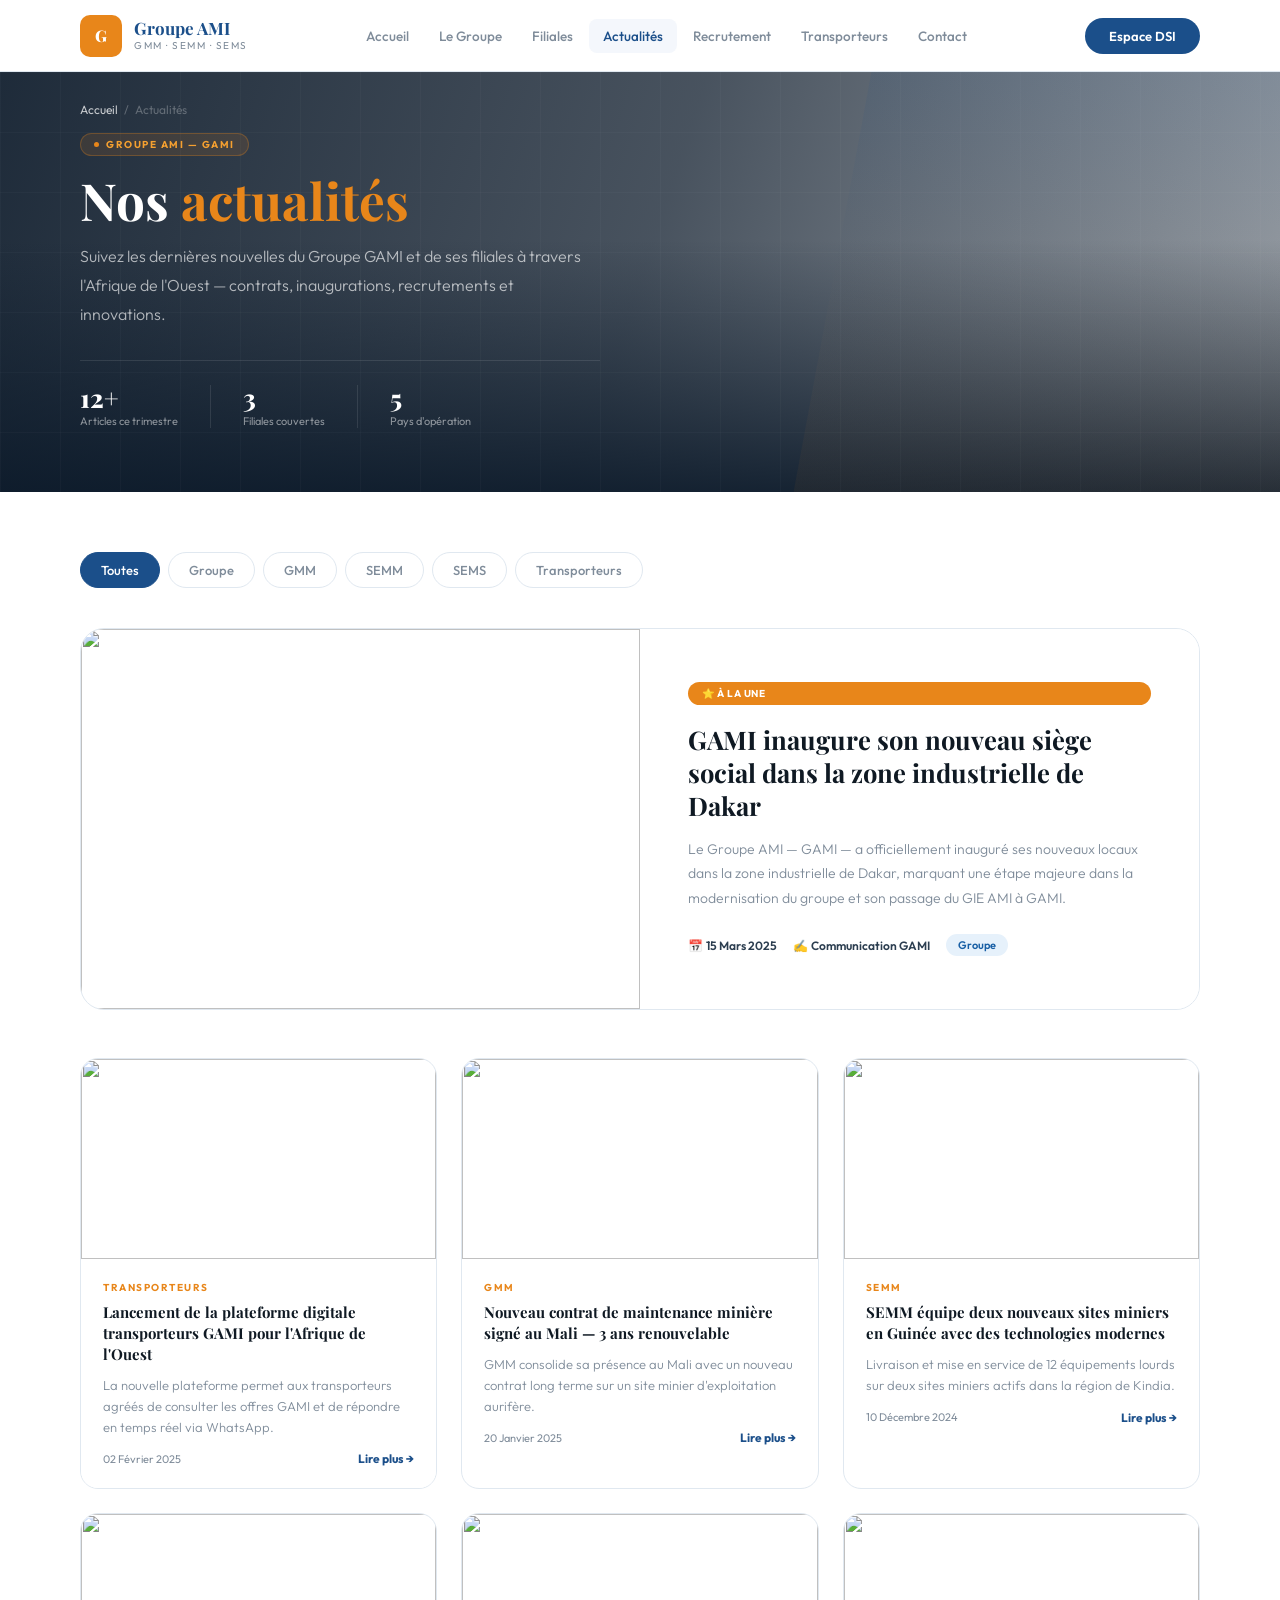
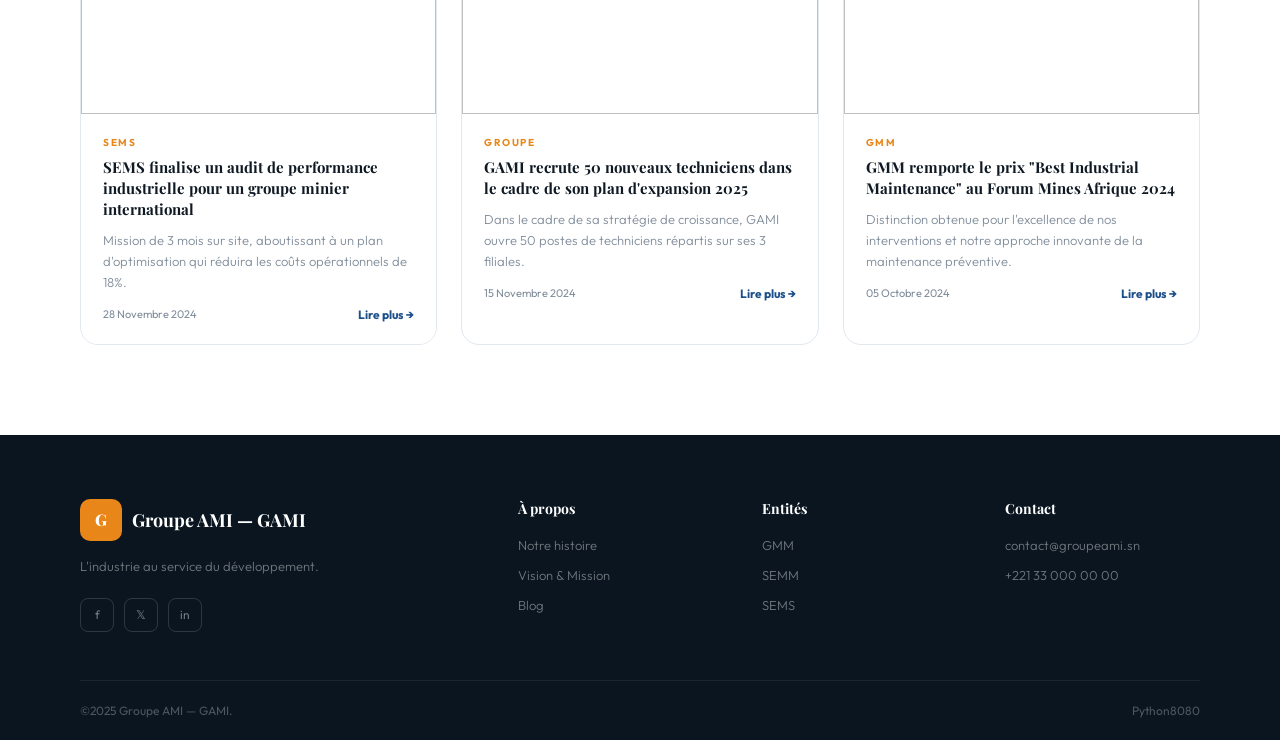
==== actualites.html @ ddcbb485 "second commit" ====
<!DOCTYPE html>
<html lang="fr">
<head>
<meta charset="UTF-8"/><meta name="viewport" content="width=device-width,initial-scale=1.0"/>
<title>GAMI — Actualités</title>
<link href="https://fonts.googleapis.com/css2?family=Playfair+Display:wght@700;800&family=Outfit:wght@300;400;500;600;700&display=swap" rel="stylesheet"/>
<link rel="stylesheet" href="shared.css"/>
<style>
.news-filters{display:flex;gap:8px;margin-bottom:40px;flex-wrap:wrap}
.nf{background:#fff;border:1.5px solid var(--border);color:var(--muted);padding:9px 20px;border-radius:50px;font-size:13px;font-weight:500;cursor:pointer;transition:.2s;font-family:'Outfit',sans-serif}
.nf.active,.nf:hover{background:var(--blue);border-color:var(--blue);color:#fff}

.featured-article{display:grid;grid-template-columns:1fr 1fr;gap:0;border-radius:24px;overflow:hidden;border:1px solid var(--border);margin-bottom:48px;cursor:pointer;transition:.25s}
.featured-article:hover{box-shadow:0 20px 60px rgba(0,0,0,.1);transform:translateY(-4px)}
.fa-img{height:380px;overflow:hidden}
.fa-img img{width:100%;height:100%;object-fit:cover;transition:.5s}
.featured-article:hover .fa-img img{transform:scale(1.05)}
.fa-body{padding:48px;display:flex;flex-direction:column;justify-content:center;background:#fff}
.fa-label{display:inline-flex;align-items:center;gap:6px;background:var(--orange);color:#fff;font-size:10px;font-weight:700;padding:5px 14px;border-radius:50px;letter-spacing:.5px;margin-bottom:18px}
.fa-title{font-size:1.6rem;color:var(--dark);line-height:1.3;margin-bottom:14px}
.fa-excerpt{font-size:14px;color:var(--muted);line-height:1.75;font-weight:300;font-family:'Outfit',sans-serif;margin-bottom:24px}
.fa-meta{display:flex;align-items:center;gap:16px;font-size:12px;color:var(--muted);font-family:'Outfit',sans-serif}
.fa-meta strong{color:var(--text);font-weight:600}

.news-grid{display:grid;grid-template-columns:repeat(3,1fr);gap:24px}
.nc{border-radius:18px;overflow:hidden;border:1.5px solid var(--border);cursor:pointer;transition:.25s}
.nc:hover{transform:translateY(-6px);box-shadow:0 16px 48px rgba(0,0,0,.08);border-color:var(--blue)}
.nc-img{height:200px;overflow:hidden}
.nc-img img{width:100%;height:100%;object-fit:cover;transition:.5s}
.nc:hover .nc-img img{transform:scale(1.07)}
.nc-body{padding:22px;background:#fff}
.nc-cat{font-size:10px;font-weight:700;letter-spacing:1.5px;color:var(--orange);text-transform:uppercase;margin-bottom:8px}
.nc-title{font-size:15px;font-weight:700;color:var(--dark);line-height:1.4;margin-bottom:10px;font-family:'Playfair Display',serif}
.nc-excerpt{font-size:13px;color:var(--muted);line-height:1.6;font-family:'Outfit',sans-serif;font-weight:300;margin-bottom:14px}
.nc-footer{display:flex;align-items:center;justify-content:space-between}
.nc-date{font-size:11px;color:var(--muted)}
.nc-read{font-size:12px;font-weight:700;color:var(--blue)}
.nc-read:hover{color:var(--orange)}

/* ── PAGE RESPONSIVE ── */
@media(max-width:900px){
  .section-pad{padding:56px 24px}
  .rec-grid,.contact-grid,.actu-grid{grid-template-columns:1fr !important}
  .contact-info,.form-section{padding:32px 24px}
}
@media(max-width:640px){
  .section-pad{padding:40px 18px !important}
}

/* ── ACTUALITES RESPONSIVE ── */
@media(max-width:900px){
  .featured-article{grid-template-columns:1fr}
  .fa-img{height:260px}
  .fa-body{padding:32px 28px}
  .news-grid{grid-template-columns:1fr 1fr;gap:16px}
  .section-pad{padding:56px 24px}
}
@media(max-width:640px){
  .featured-article{border-radius:16px}
  .fa-img{height:220px}
  .fa-body{padding:24px 18px}
  .fa-title{font-size:1.3rem}
  .news-grid{grid-template-columns:1fr}
  .news-filters{gap:6px}
  .nf{font-size:12px;padding:7px 14px}
  .section-pad{padding:40px 18px !important}
}
</style>
</head>
<body>
<div class="toast" id="toast"></div>
<nav id="nav">
  <div class="nav-logo"><div class="logo-sq">G</div><div><div class="logo-name">Groupe AMI</div><div class="logo-sub">GMM · SEMM · SEMS</div></div></div>
  <div class="nav-links">
    <a class="nl" href="index.html">Accueil</a><a class="nl" href="groupe.html">Le Groupe</a><a class="nl" href="filiales.html">Filiales</a><a class="nl active" href="actualites.html">Actualités</a><a class="nl" href="recrutement.html">Recrutement</a><a class="nl" href="transporteurs.html">Transporteurs</a><a class="nl" href="contact.html">Contact</a>
  </div>
  <a class="nav-cta" href="backoffice.html">Espace DSI</a>
</nav>

<div class="page-hero">
  <div class="ph-bg" style="background-image:url('https://images.unsplash.com/photo-1504711434969-e33886168f5c?w=1800&q=85&fit=crop')"></div>
  <div class="ph-ov"></div><div class="ph-ov2"></div><div class="ph-grid"></div><div class="ph-geo"></div>
  <div class="ph-inner">
    <div class="ph-breadcrumb"><a href="index.html">Accueil</a><span>/</span><span>Actualités</span></div>
    <div class="ph-tag"><span class="ph-tag-dot"></span>Groupe AMI — GAMI</div>
    <h1>Nos <em>actualités</em></h1>
    <p>Suivez les dernières nouvelles du Groupe GAMI et de ses filiales à travers l'Afrique de l'Ouest — contrats, inaugurations, recrutements et innovations.</p>
    <div class="ph-stats">
      <div class="ph-stat"><div class="ph-stat-v">12+</div><div class="ph-stat-l">Articles ce trimestre</div></div>
      <div class="ph-stat"><div class="ph-stat-v">3</div><div class="ph-stat-l">Filiales couvertes</div></div>
      <div class="ph-stat"><div class="ph-stat-v">5</div><div class="ph-stat-l">Pays d'opération</div></div>
    </div>
  </div>
</div>

<div class="section-pad" style="padding-top:60px">
  <div class="news-filters">
    <button class="nf active" onclick="filterNews('all',this)">Toutes</button>
    <button class="nf" onclick="filterNews('groupe',this)">Groupe</button>
    <button class="nf" onclick="filterNews('gmm',this)">GMM</button>
    <button class="nf" onclick="filterNews('semm',this)">SEMM</button>
    <button class="nf" onclick="filterNews('sems',this)">SEMS</button>
    <button class="nf" onclick="filterNews('transport',this)">Transporteurs</button>
  </div>

  <div class="featured-article" data-cat="groupe" onclick="toast('Article ouvert — GAMI Siège Social')">
    <div class="fa-img"><img src="https://images.unsplash.com/photo-1581092160607-ee22621dd758?w=900&q=80&fit=crop" alt=""/></div>
    <div class="fa-body">
      <div class="fa-label">⭐ À LA UNE</div>
      <h2 class="fa-title">GAMI inaugure son nouveau siège social dans la zone industrielle de Dakar</h2>
      <p class="fa-excerpt">Le Groupe AMI — GAMI — a officiellement inauguré ses nouveaux locaux dans la zone industrielle de Dakar, marquant une étape majeure dans la modernisation du groupe et son passage du GIE AMI à GAMI.</p>
      <div class="fa-meta"><span>📅 <strong>15 Mars 2025</strong></span><span>✍️ <strong>Communication GAMI</strong></span><span class="badge badge-blue">Groupe</span></div>
    </div>
  </div>

  <div class="news-grid" id="news-grid">
    <div class="nc" data-cat="transport" onclick="toast('Article Transporteurs ouvert')">
      <div class="nc-img"><img src="https://images.unsplash.com/photo-1601584115197-04ecc0da31d7?w=700&q=80&fit=crop" alt=""/></div>
      <div class="nc-body">
        <div class="nc-cat">Transporteurs</div>
        <div class="nc-title">Lancement de la plateforme digitale transporteurs GAMI pour l'Afrique de l'Ouest</div>
        <div class="nc-excerpt">La nouvelle plateforme permet aux transporteurs agréés de consulter les offres GAMI et de répondre en temps réel via WhatsApp.</div>
        <div class="nc-footer"><div class="nc-date">02 Février 2025</div><div class="nc-read">Lire plus →</div></div>
      </div>
    </div>
    <div class="nc" data-cat="gmm" onclick="toast('Article GMM ouvert')">
      <div class="nc-img"><img src="https://images.unsplash.com/photo-1504328345606-18bbc8c9d7d1?w=700&q=80&fit=crop" alt=""/></div>
      <div class="nc-body">
        <div class="nc-cat">GMM</div>
        <div class="nc-title">Nouveau contrat de maintenance minière signé au Mali — 3 ans renouvelable</div>
        <div class="nc-excerpt">GMM consolide sa présence au Mali avec un nouveau contrat long terme sur un site minier d'exploitation aurifère.</div>
        <div class="nc-footer"><div class="nc-date">20 Janvier 2025</div><div class="nc-read">Lire plus →</div></div>
      </div>
    </div>
    <div class="nc" data-cat="semm" onclick="toast('Article SEMM ouvert')">
      <div class="nc-img"><img src="https://images.unsplash.com/photo-1578575437130-527eed3abbec?w=700&q=80&fit=crop" alt=""/></div>
      <div class="nc-body">
        <div class="nc-cat">SEMM</div>
        <div class="nc-title">SEMM équipe deux nouveaux sites miniers en Guinée avec des technologies modernes</div>
        <div class="nc-excerpt">Livraison et mise en service de 12 équipements lourds sur deux sites miniers actifs dans la région de Kindia.</div>
        <div class="nc-footer"><div class="nc-date">10 Décembre 2024</div><div class="nc-read">Lire plus →</div></div>
      </div>
    </div>
    <div class="nc" data-cat="sems" onclick="toast('Article SEMS ouvert')">
      <div class="nc-img"><img src="https://images.unsplash.com/photo-1601584115197-04ecc0da31d7?w=600&q=80&fit=crop" alt=""/></div>
      <div class="nc-body">
        <div class="nc-cat">SEMS</div>
        <div class="nc-title">SEMS finalise un audit de performance industrielle pour un groupe minier international</div>
        <div class="nc-excerpt">Mission de 3 mois sur site, aboutissant à un plan d'optimisation qui réduira les coûts opérationnels de 18%.</div>
        <div class="nc-footer"><div class="nc-date">28 Novembre 2024</div><div class="nc-read">Lire plus →</div></div>
      </div>
    </div>
    <div class="nc" data-cat="groupe" onclick="toast('Article Groupe ouvert')">
      <div class="nc-img"><img src="https://images.unsplash.com/photo-1563986768609-322da13575f3?w=700&q=80&fit=crop" alt=""/></div>
      <div class="nc-body">
        <div class="nc-cat">Groupe</div>
        <div class="nc-title">GAMI recrute 50 nouveaux techniciens dans le cadre de son plan d'expansion 2025</div>
        <div class="nc-excerpt">Dans le cadre de sa stratégie de croissance, GAMI ouvre 50 postes de techniciens répartis sur ses 3 filiales.</div>
        <div class="nc-footer"><div class="nc-date">15 Novembre 2024</div><div class="nc-read">Lire plus →</div></div>
      </div>
    </div>
    <div class="nc" data-cat="gmm" onclick="toast('Article GMM ouvert')">
      <div class="nc-img"><img src="https://images.unsplash.com/photo-1541888946425-d81bb19240f5?w=700&q=80&fit=crop" alt=""/></div>
      <div class="nc-body">
        <div class="nc-cat">GMM</div>
        <div class="nc-title">GMM remporte le prix "Best Industrial Maintenance" au Forum Mines Afrique 2024</div>
        <div class="nc-excerpt">Distinction obtenue pour l'excellence de nos interventions et notre approche innovante de la maintenance préventive.</div>
        <div class="nc-footer"><div class="nc-date">05 Octobre 2024</div><div class="nc-read">Lire plus →</div></div>
      </div>
    </div>
  </div>
</div>

<footer class="site-footer">
  <div class="footer-top">
    <div class="f-brand"><div class="f-logo"><div class="logo-sq">G</div><span style="font-family:'Playfair Display',serif;font-weight:700;font-size:18px;color:#fff">Groupe AMI — GAMI</span></div><p>L'industrie au service du développement.</p><div class="f-socials"><div class="f-soc">f</div><div class="f-soc">𝕏</div><div class="f-soc">in</div></div></div>
    <div class="f-col"><h4>À propos</h4><ul><li><a href="groupe.html">Notre histoire</a></li><li><a href="groupe.html">Vision & Mission</a></li><li><a href="actualites.html">Blog</a></li></ul></div>
    <div class="f-col"><h4>Entités</h4><ul><li><a href="filiales.html">GMM</a></li><li><a href="filiales.html">SEMM</a></li><li><a href="filiales.html">SEMS</a></li></ul></div>
    <div class="f-col"><h4>Contact</h4><ul><li><a href="contact.html">contact@groupeami.sn</a></li><li><a href="#">+221 33 000 00 00</a></li></ul></div>
  </div>
  <div class="footer-bottom"><span>©2025 Groupe AMI — GAMI.</span><span>Python8080</span></div>
</footer>
<script src="shared.js"></script>
<script>
function filterNews(cat,btn){
  document.querySelectorAll('.nf').forEach(b=>b.classList.remove('active'));
  btn.classList.add('active');
  document.querySelectorAll('.nc').forEach(c=>{
    c.style.display=(cat==='all'||c.dataset.cat===cat)?'block':'none';
  });
}
</script>
</body>
</html>
---- shared.css ----
@import url('https://fonts.googleapis.com/css2?family=Playfair+Display:wght@700;800&family=Outfit:wght@300;400;500;600;700&display=swap');
*{margin:0;padding:0;box-sizing:border-box}
:root{
  --blue:#1B4F8A;--blue2:#2D6CC0;--blue3:#0D3263;
  --orange:#E8861A;--orange2:#F5A030;
  --dark:#0F1923;--text:#2C3E50;--muted:#7F8C9A;
  --light:#F4F7FC;--white:#fff;--border:#E0E8F0;
}
html{scroll-behavior:smooth}
body{font-family:'Outfit',sans-serif;color:var(--text);background:#fff;overflow-x:hidden}
h1,h2,h3,h4,h5{font-family:'Playfair Display',serif}
img{display:block;object-fit:cover}
a{text-decoration:none;color:inherit}

/* NAV */
nav{position:fixed;top:0;left:0;right:0;z-index:200;padding:0 80px;height:72px;display:flex;align-items:center;justify-content:space-between;background:#fff;border-bottom:1px solid var(--border);transition:all .35s}
nav.transparent{background:transparent;border-bottom-color:transparent}
.nav-logo{display:flex;align-items:center;gap:12px}
.logo-sq{width:42px;height:42px;background:var(--orange);border-radius:10px;display:flex;align-items:center;justify-content:center;font-family:'Playfair Display',serif;font-weight:800;color:#fff;font-size:16px;flex-shrink:0}
.logo-name{font-family:'Playfair Display',serif;font-weight:700;font-size:17px;color:var(--blue);line-height:1}
.logo-sub{font-size:10px;color:var(--muted);letter-spacing:1.5px;margin-top:2px}
nav.transparent .logo-name{color:#fff}
nav.transparent .logo-sub{color:rgba(255,255,255,.6)}
.nav-links{display:flex;gap:2px;align-items:center}
.nl{font-size:13.5px;font-weight:500;color:var(--muted);padding:8px 14px;border-radius:8px;transition:.2s;cursor:pointer}
.nl:hover,.nl.active{background:var(--light);color:var(--blue)}
nav.transparent .nl{color:rgba(255,255,255,.85)}
nav.transparent .nl:hover,nav.transparent .nl.active{background:rgba(255,255,255,.12);color:#fff}
.nav-cta{background:var(--blue);color:#fff;padding:10px 24px;border-radius:50px;font-size:13px;font-weight:600;cursor:pointer;transition:.2s;border:none;font-family:'Outfit',sans-serif}
.nav-cta:hover{background:var(--orange);transform:translateY(-1px)}

/* COMMON */
.tag{font-size:11px;font-weight:700;letter-spacing:2px;color:var(--orange);text-transform:uppercase}
.section-title{font-size:clamp(1.8rem,3vw,2.6rem);color:var(--dark);line-height:1.2}
.section-sub{font-size:15px;color:var(--muted);line-height:1.8;font-weight:300}
.btn-main{display:inline-flex;align-items:center;gap:8px;background:var(--blue);color:#fff;padding:14px 30px;border-radius:50px;font-size:14px;font-weight:700;border:none;cursor:pointer;transition:.25s;font-family:'Outfit',sans-serif;text-decoration:none}
.btn-main:hover{background:var(--orange);transform:translateY(-2px);box-shadow:0 10px 28px rgba(232,134,26,.3)}
.btn-outline{display:inline-flex;align-items:center;gap:6px;background:transparent;border:2px solid var(--blue);color:var(--blue);padding:12px 26px;border-radius:50px;font-size:14px;font-weight:700;cursor:pointer;transition:.25s;font-family:'Outfit',sans-serif;text-decoration:none}
.btn-outline:hover{background:var(--blue);color:#fff}
.btn-orange{background:var(--orange);color:#fff;padding:13px 28px;border-radius:50px;font-size:14px;font-weight:700;border:none;cursor:pointer;transition:.2s;font-family:'Outfit',sans-serif;text-decoration:none;display:inline-flex;align-items:center;gap:8px}
.btn-orange:hover{background:var(--orange2);transform:translateY(-1px)}
.flex-between{display:flex;align-items:center;justify-content:space-between;margin-bottom:48px;flex-wrap:wrap;gap:16px}
/* ══ PAGE HERO — photo background ══ */
.page-hero{
  position:relative;min-height:420px;overflow:hidden;
  margin-top:72px;display:flex;align-items:flex-end;
  padding:0 80px 64px;
}
.page-hero .ph-bg{
  position:absolute;inset:0;
  background-size:cover;background-position:center;background-repeat:no-repeat;
  transform:scale(1.04);transition:transform 10s ease;
}
.page-hero:hover .ph-bg{transform:scale(1)}
.page-hero .ph-ov{
  position:absolute;inset:0;
  background:linear-gradient(108deg,rgba(11,25,41,.92) 0%,rgba(11,25,41,.75) 50%,rgba(11,25,41,.40) 100%);
}
.page-hero .ph-ov2{
  position:absolute;inset:0;
  background:linear-gradient(to top,rgba(11,25,41,.88) 0%,transparent 60%);
}
.page-hero .ph-grid{
  position:absolute;inset:0;
  background-image:linear-gradient(rgba(255,255,255,.025) 1px,transparent 1px),linear-gradient(90deg,rgba(255,255,255,.025) 1px,transparent 1px);
  background-size:60px 60px;pointer-events:none;
}
.page-hero .ph-geo{
  position:absolute;right:0;top:0;bottom:0;width:38%;
  background:linear-gradient(180deg,rgba(27,79,138,.1) 0%,rgba(232,134,26,.05) 100%);
  clip-path:polygon(16% 0,100% 0,100% 100%,0 100%);
  pointer-events:none;
}
.page-hero .ph-inner{position:relative;z-index:2;max-width:680px}
.ph-breadcrumb{font-size:12px;color:rgba(255,255,255,.55);margin-bottom:14px;display:flex;align-items:center;gap:6px;font-family:'Outfit',sans-serif}
.ph-breadcrumb a{color:rgba(255,255,255,.75);transition:.2s}
.ph-breadcrumb a:hover{color:#E8861A}
.ph-breadcrumb span{opacity:.5}
.ph-tag{
  display:inline-flex;align-items:center;gap:7px;
  background:rgba(232,134,26,.12);border:1px solid rgba(232,134,26,.28);
  border-radius:20px;padding:4px 13px;
  font-size:10px;font-weight:700;letter-spacing:1.5px;color:#f5a030;text-transform:uppercase;
  margin-bottom:16px;width:fit-content;font-family:'Outfit',sans-serif;
}
.ph-tag-dot{width:5px;height:5px;background:#E8861A;border-radius:50%}
.page-hero h1{font-size:clamp(2rem,4vw,3.2rem);color:#fff;margin-bottom:14px;line-height:1.1}
.page-hero h1 em{color:#E8861A;font-style:normal}
.page-hero p{font-size:1rem;color:rgba(255,255,255,.65);max-width:520px;line-height:1.8;font-weight:300;font-family:'Outfit',sans-serif}
/* Stats bar optionnel dans le hero */
.ph-stats{display:flex;gap:0;margin-top:32px;border-top:1px solid rgba(255,255,255,.1);padding-top:24px;flex-wrap:wrap}
.ph-stat{display:flex;flex-direction:column;gap:3px;padding-right:32px;margin-right:32px;border-right:1px solid rgba(255,255,255,.1)}
.ph-stat:last-child{border-right:none}
.ph-stat-v{font-size:1.6rem;font-weight:800;color:#fff;font-family:'Playfair Display',serif;line-height:1}
.ph-stat-l{font-size:11px;color:rgba(255,255,255,.5);font-family:'Outfit',sans-serif}
.section-pad{padding:90px 80px}
.form-group{margin-bottom:18px}
.form-label{display:block;font-size:12px;font-weight:600;color:var(--muted);margin-bottom:7px;letter-spacing:.3px;font-family:'Outfit',sans-serif}
.form-input,.form-select,.form-textarea{width:100%;border:1.5px solid var(--border);border-radius:10px;padding:12px 16px;font-size:14px;color:var(--text);font-family:'Outfit',sans-serif;transition:border .2s;background:#fff}
.form-input:focus,.form-select:focus,.form-textarea:focus{outline:none;border-color:var(--blue)}
.form-textarea{min-height:100px;resize:vertical}
.submit-btn{width:100%;background:var(--blue);color:#fff;border:none;padding:14px;border-radius:12px;font-size:15px;font-weight:700;cursor:pointer;transition:.2s;font-family:'Outfit',sans-serif}
.submit-btn:hover{background:var(--orange);transform:translateY(-1px)}
.file-drop{border:2px dashed var(--border);border-radius:12px;padding:24px;text-align:center;cursor:pointer;transition:.2s}
.file-drop:hover{border-color:var(--blue);background:var(--light)}
.file-drop p{font-size:13px;color:var(--muted)}
.file-drop strong{color:var(--blue)}
.badge{font-size:11px;font-weight:600;padding:4px 12px;border-radius:50px;display:inline-block}
.badge-blue{background:#E6F1FB;color:#185FA5}
.badge-green{background:#EAF3DE;color:#3B6D11}
.badge-amber{background:#FAEEDA;color:#854F0B}
.badge-red{background:#FCEBEB;color:#A32D2D}
.pill{display:inline-block;padding:4px 12px;border-radius:50px;font-size:11px;font-weight:600}
.pill-green{background:#EAF3DE;color:#3B6D11}
.pill-amber{background:#FAEEDA;color:#854F0B}
.pill-blue{background:#E6F1FB;color:#185FA5}
.pill-red{background:#FCEBEB;color:#A32D2D}

/* TOAST */
.toast{position:fixed;bottom:28px;right:28px;background:var(--blue);color:#fff;padding:14px 22px;border-radius:14px;font-size:14px;font-weight:500;z-index:9999;opacity:0;transform:translateY(16px);transition:.3s;pointer-events:none;max-width:320px;box-shadow:0 12px 32px rgba(0,0,0,.15)}
.toast.show{opacity:1;transform:translateY(0)}

/* MODAL */
.modal-overlay{position:fixed;inset:0;background:rgba(10,21,32,.6);backdrop-filter:blur(4px);z-index:500;display:none;align-items:center;justify-content:center}
.modal-overlay.open{display:flex}
.modal{background:#fff;border-radius:24px;padding:40px;max-width:520px;width:92%;max-height:85vh;overflow-y:auto;position:relative;animation:mIn .25s ease}
@keyframes mIn{from{opacity:0;transform:scale(.95)}to{opacity:1;transform:scale(1)}}
.modal-x{position:absolute;top:16px;right:18px;background:var(--light);border:none;width:32px;height:32px;border-radius:50%;font-size:14px;cursor:pointer;color:var(--muted);display:flex;align-items:center;justify-content:center}
.modal-x:hover{background:var(--border)}

/* FOOTER */
.site-footer{background:#0A1520;padding:64px 80px 0}
.footer-top{display:grid;grid-template-columns:2fr 1fr 1fr 1fr;gap:48px;padding-bottom:48px;border-bottom:1px solid rgba(255,255,255,.07)}
.f-brand .f-logo{display:flex;align-items:center;gap:10px;margin-bottom:14px}
.f-brand p{font-size:13px;color:rgba(255,255,255,.42);line-height:1.75;max-width:260px;margin-bottom:20px;font-weight:300}
.f-socials{display:flex;gap:10px}
.f-soc{width:34px;height:34px;border:1px solid rgba(255,255,255,.15);border-radius:8px;display:flex;align-items:center;justify-content:center;font-size:12px;color:rgba(255,255,255,.45);cursor:pointer;transition:.2s}
.f-soc:hover{border-color:var(--orange);color:var(--orange)}
.f-col h4{color:#fff;font-size:14px;margin-bottom:16px}
.f-col ul{list-style:none;display:flex;flex-direction:column;gap:10px}
.f-col ul li a{font-size:13px;color:rgba(255,255,255,.42);transition:.2s;font-weight:300;font-family:'Outfit',sans-serif}
.f-col ul li a:hover{color:var(--orange)}
.footer-bottom{padding:22px 0;display:flex;align-items:center;justify-content:space-between}
.footer-bottom span{font-size:12px;color:rgba(255,255,255,.28)}

/* PAGE-HERO responsive */
@media(max-width:768px){
  .page-hero{min-height:340px;padding:0 24px 48px}
  .page-hero h1{font-size:2rem}
  .ph-stats{gap:0}
  .ph-stat{padding-right:20px;margin-right:20px}
  .ph-stat-v{font-size:1.2rem}
}
@media(max-width:480px){
  .ph-stats{flex-direction:column;gap:12px}
  .ph-stat{border-right:none;padding-right:0;margin-right:0;border-top:1px solid rgba(255,255,255,.1);padding-top:12px}
  .ph-stat:first-child{border-top:none;padding-top:0}
}

/* ═══════════════════════════════════════════════
   RESPONSIVE — Mobile / Tablette / PC
   Breakpoints: 1200px (large tablet), 900px (tablet), 640px (mobile), 400px (small mobile)
   ═══════════════════════════════════════════════ */

/* ── HAMBURGER MENU ── */
.nav-hamburger{
  display:none;
  flex-direction:column;
  justify-content:center;
  gap:5px;
  width:40px;height:40px;
  background:none;border:none;cursor:pointer;padding:6px;
  border-radius:8px;transition:.2s;
}
.nav-hamburger:hover{background:var(--light)}
nav.transparent .nav-hamburger:hover{background:rgba(255,255,255,.12)}
.nav-hamburger span{display:block;width:22px;height:2px;background:var(--text);border-radius:2px;transition:.3s;transform-origin:center}
nav.transparent .nav-hamburger span{background:#fff}
.nav-hamburger.open span:nth-child(1){transform:translateY(7px) rotate(45deg)}
.nav-hamburger.open span:nth-child(2){opacity:0;transform:scaleX(0)}
.nav-hamburger.open span:nth-child(3){transform:translateY(-7px) rotate(-45deg)}

/* Mobile nav drawer */
.nav-drawer{
  display:none;
  position:fixed;top:72px;left:0;right:0;
  background:#fff;
  border-bottom:1px solid var(--border);
  box-shadow:0 16px 48px rgba(0,0,0,.12);
  z-index:199;
  padding:12px 0 16px;
  flex-direction:column;
  animation:drawerIn .25s ease;
}
@keyframes drawerIn{from{opacity:0;transform:translateY(-8px)}to{opacity:1;transform:translateY(0)}}
.nav-drawer.open{display:flex}
.nav-drawer .nl{display:block;padding:13px 28px;font-size:15px;border-radius:0;font-weight:500;color:var(--text)}
.nav-drawer .nl:hover,.nav-drawer .nl.active{background:var(--light);color:var(--blue)}
.nav-drawer .nav-cta{margin:8px 24px 0;text-align:center;justify-content:center}

/* ── LARGE TABLET (≤1200px) ── */
@media(max-width:1200px){
  nav{padding:0 40px}
  .section-pad{padding:72px 48px}
  .services{padding:72px 48px}
  .filiales-sec{padding:72px 48px}
  .news-preview{padding:72px 48px}
  .newsletter{padding:56px 48px}
  .site-footer{padding:48px 48px 0}
  .footer-top{grid-template-columns:1.5fr 1fr 1fr}
  .footer-top .f-col:last-child{grid-column:span 1}
  .hero-content{padding:0 48px;max-width:680px}
  .hero-bottom .hb-stat{padding:20px 24px}
  .page-hero{padding:0 48px 56px}
  .stats-band{margin:0 -48px}
}

/* ── TABLET (≤900px) ── */
@media(max-width:900px){
  nav{padding:0 24px}
  .nav-links,.nav-cta{display:none}
  .nav-hamburger{display:flex}

  /* Hero index */
  .hero-content{padding:0 24px;max-width:100%}
  .hero h1{font-size:clamp(2rem,6vw,3.2rem)}
  .hero-search-bar{flex-direction:column;gap:12px;padding:16px;border-radius:14px}
  .hs-field{border-right:none;border-bottom:1px solid var(--border);padding:0 0 10px;width:100%}
  .hs-field:last-of-type{border-bottom:none;padding-bottom:0}
  .hero-cta{margin-left:0;width:100%;justify-content:center;padding:13px 24px}
  .hero-bottom{flex-wrap:wrap}
  .hb-stat{flex:1 1 33%;min-width:33%;padding:16px 12px;border-right:none;border-bottom:1px solid rgba(255,255,255,.08)}
  .hb-stat:nth-child(3n){border-right:none}

  /* About strip */
  .about-strip{grid-template-columns:1fr}
  .as-img{min-height:300px;max-height:360px}
  .as-content{padding:40px 28px}
  .as-img-grid{width:140px}
  .as-ig-cell{height:58px}
  .as-stats{gap:20px}

  /* Services */
  .services,.filiales-sec,.news-preview{padding:64px 24px}
  .srv-grid{grid-template-columns:1fr 1fr;gap:12px}
  .srv-card{height:280px}
  .fil-strip{grid-template-columns:1fr 1fr}
  .fil-card .fil-img{height:180px}
  .np-grid{grid-template-columns:1fr 1fr;gap:14px}
  .np-img{height:175px}

  /* Newsletter */
  .newsletter{padding:48px 24px}
  .nl-inner{grid-template-columns:1fr;gap:24px}
  .nl-form{flex-direction:column}
  .nl-input,.nl-btn{width:100%}

  /* Footer */
  .site-footer{padding:40px 24px 0}
  .footer-top{grid-template-columns:1fr 1fr;gap:28px}
  .f-brand{grid-column:span 2}
  .footer-bottom{flex-direction:column;gap:6px;text-align:center;padding:16px 0}

  /* Page hero */
  .page-hero{padding:0 24px 48px}
  .ph-stats{flex-wrap:wrap;gap:8px}
  .ph-stat{padding-right:16px;margin-right:16px}

  /* Shared section-pad */
  .section-pad{padding:56px 24px}
  .stats-band{padding:48px 24px;grid-template-columns:1fr 1fr;margin:0}
  .sb-stat{border-right:none;border-bottom:1px solid rgba(255,255,255,.12);padding:16px}
  .sb-stat:nth-child(2n){border-right:none}
  .sb-stat:last-child,.sb-stat:nth-last-child(-n+2){border-bottom:none}

  /* Vision / values / history grids */
  .vision-grid{grid-template-columns:1fr}
  .values-grid{grid-template-columns:1fr 1fr}
  .tabs{overflow-x:auto;-webkit-overflow-scrolling:touch;scrollbar-width:none}
  .tabs::-webkit-scrollbar{display:none}
  .tab{white-space:nowrap;padding:12px 18px}
  .orga-table{font-size:13px}
  .orga-table th,.orga-table td{padding:12px 16px}

  /* History 2col -> 1col */
  [data-history-grid]{grid-template-columns:1fr !important}

  /* Filiales detail */
  .fd-block{grid-template-columns:1fr;gap:28px;margin-bottom:64px;padding-bottom:56px}
  .fd-block.reverse{direction:ltr}
  .fd-img{height:300px}
  .fd-services{grid-template-columns:1fr}
  .fil-detail{padding:56px 24px}
  .fil-strip-section{padding:40px 24px}
  .zones-band{padding:56px 24px}
  .zones-grid{grid-template-columns:repeat(3,1fr)}
  .aib-inner{grid-template-columns:1fr}
  .aib-main{height:260px}

  /* CTA band */
  .cta-band{padding:56px 24px}
  .cta-btns{flex-direction:column;align-items:center}
  .cta-btns .btn-main,.cta-btns .btn-outline{width:100%;max-width:280px;justify-content:center}
}

/* ── MOBILE (≤640px) ── */
@media(max-width:640px){
  nav{height:64px}
  .nav-drawer{top:64px}

  /* Hero index */
  .hero{min-height:580px}
  .hero-content{padding:0 18px}
  .hero h1{font-size:2.1rem}
  .hero-sub{font-size:0.95rem}
  .hero-badge{font-size:11px;padding:6px 14px}
  .hero-search-bar{border-radius:12px;padding:14px}
  .hero-bottom{flex-wrap:wrap}
  .hb-stat{flex:1 1 50%;border-right:none;border-bottom:1px solid rgba(255,255,255,.08);padding:14px 10px}
  .hb-stat:nth-child(2n){border-right:none}
  .hb-stat strong{font-size:1.6rem}

  /* About strip */
  .as-img{min-height:240px;max-height:280px}
  .as-img-grid{display:none}
  .as-content{padding:32px 18px}
  .as-content h2{font-size:1.6rem}
  .as-feats{gap:10px}
  .af-dot{width:32px;height:32px;font-size:14px}
  .as-stats{flex-wrap:wrap;gap:12px 24px}

  /* Services */
  .services,.filiales-sec,.news-preview{padding:52px 18px}
  .srv-grid{grid-template-columns:1fr;gap:10px}
  .srv-card{height:260px}
  .fil-strip{grid-template-columns:1fr}
  .fil-card .fil-img{height:200px}
  .np-grid{grid-template-columns:1fr}
  .np-img{height:200px}

  /* Newsletter */
  .newsletter{padding:40px 18px}

  /* Footer */
  .site-footer{padding:36px 18px 0}
  .footer-top{grid-template-columns:1fr;gap:24px}
  .f-brand{grid-column:span 1}

  /* Page hero */
  .page-hero{min-height:300px;padding:0 18px 40px;margin-top:64px}
  .page-hero h1{font-size:1.75rem}
  .ph-stats{flex-direction:column;gap:0}
  .ph-stat{border-right:none;margin-right:0;padding-right:0;padding-bottom:10px;margin-bottom:10px;border-bottom:1px solid rgba(255,255,255,.1)}
  .ph-stat:last-child{border-bottom:none;margin-bottom:0;padding-bottom:0}
  .ph-stat-v{font-size:1.3rem}

  /* Section pad */
  .section-pad{padding:44px 18px}
  .section-title{font-size:1.6rem}
  .flex-between{flex-direction:column;align-items:flex-start;gap:12px;margin-bottom:28px}
  .stats-band{grid-template-columns:1fr 1fr}

  /* Groupe page */
  .vision-grid{grid-template-columns:1fr;gap:16px}
  .values-grid{grid-template-columns:1fr}
  .aib-inner{grid-template-columns:1fr}
  .aib-main{height:220px}
  .about-img-band{padding:32px 18px}

  /* CTA band */
  .cta-band{padding:44px 18px}
  .cta-band h2{font-size:1.75rem}

  /* Modal */
  .modal{padding:28px 20px;max-width:95vw}

  /* Toast */
  .toast{bottom:16px;right:16px;left:16px;max-width:none}

  /* Zones grid */
  .zones-grid{grid-template-columns:repeat(2,1fr)}
  .fil-detail{padding:40px 18px}
  .fd-block{margin-bottom:48px;padding-bottom:40px}
  .fd-img{height:240px}
  .fd-stat-row{flex-wrap:wrap;gap:12px}

  /* hiw grid */
  .hiw{padding:52px 18px}
  .hiw-grid{grid-template-columns:1fr 1fr}

  /* transporteurs page-wrap */
  .page-wrap{padding:16px 18px !important}
  .tabs-bar{padding:0 12px !important;overflow-x:auto;-webkit-overflow-scrolling:touch}
  .tabs-bar .tab{white-space:nowrap;font-size:12.5px;padding:13px 12px}
  .tab-searchbox{display:none}
  .hero-inner{padding:0 18px 80px !important}
  .vtrans-section{padding:52px 18px !important}

  /* Recrutement / contact sections */
  .rec-grid,.contact-grid{grid-template-columns:1fr !important}
  .rg-row{grid-template-columns:1fr !important}
}

/* ── SMALL MOBILE (≤400px) ── */
@media(max-width:400px){
  .hero h1,.page-hero h1{font-size:1.65rem}
  .hb-stat{flex:1 1 100%;text-align:center}
  .hiw-grid{grid-template-columns:1fr}
  .zones-grid{grid-template-columns:1fr 1fr}
  .stats-band{grid-template-columns:1fr}
  .sb-stat{border-bottom:1px solid rgba(255,255,255,.1);border-right:none}
  .values-grid{grid-template-columns:1fr}
  .fd-services{grid-template-columns:1fr}
}

/* ── FIX: nav margin-top sur tous les .page-hero / sections ── */
@media(max-width:640px){
  .hero{margin-top:64px}
}
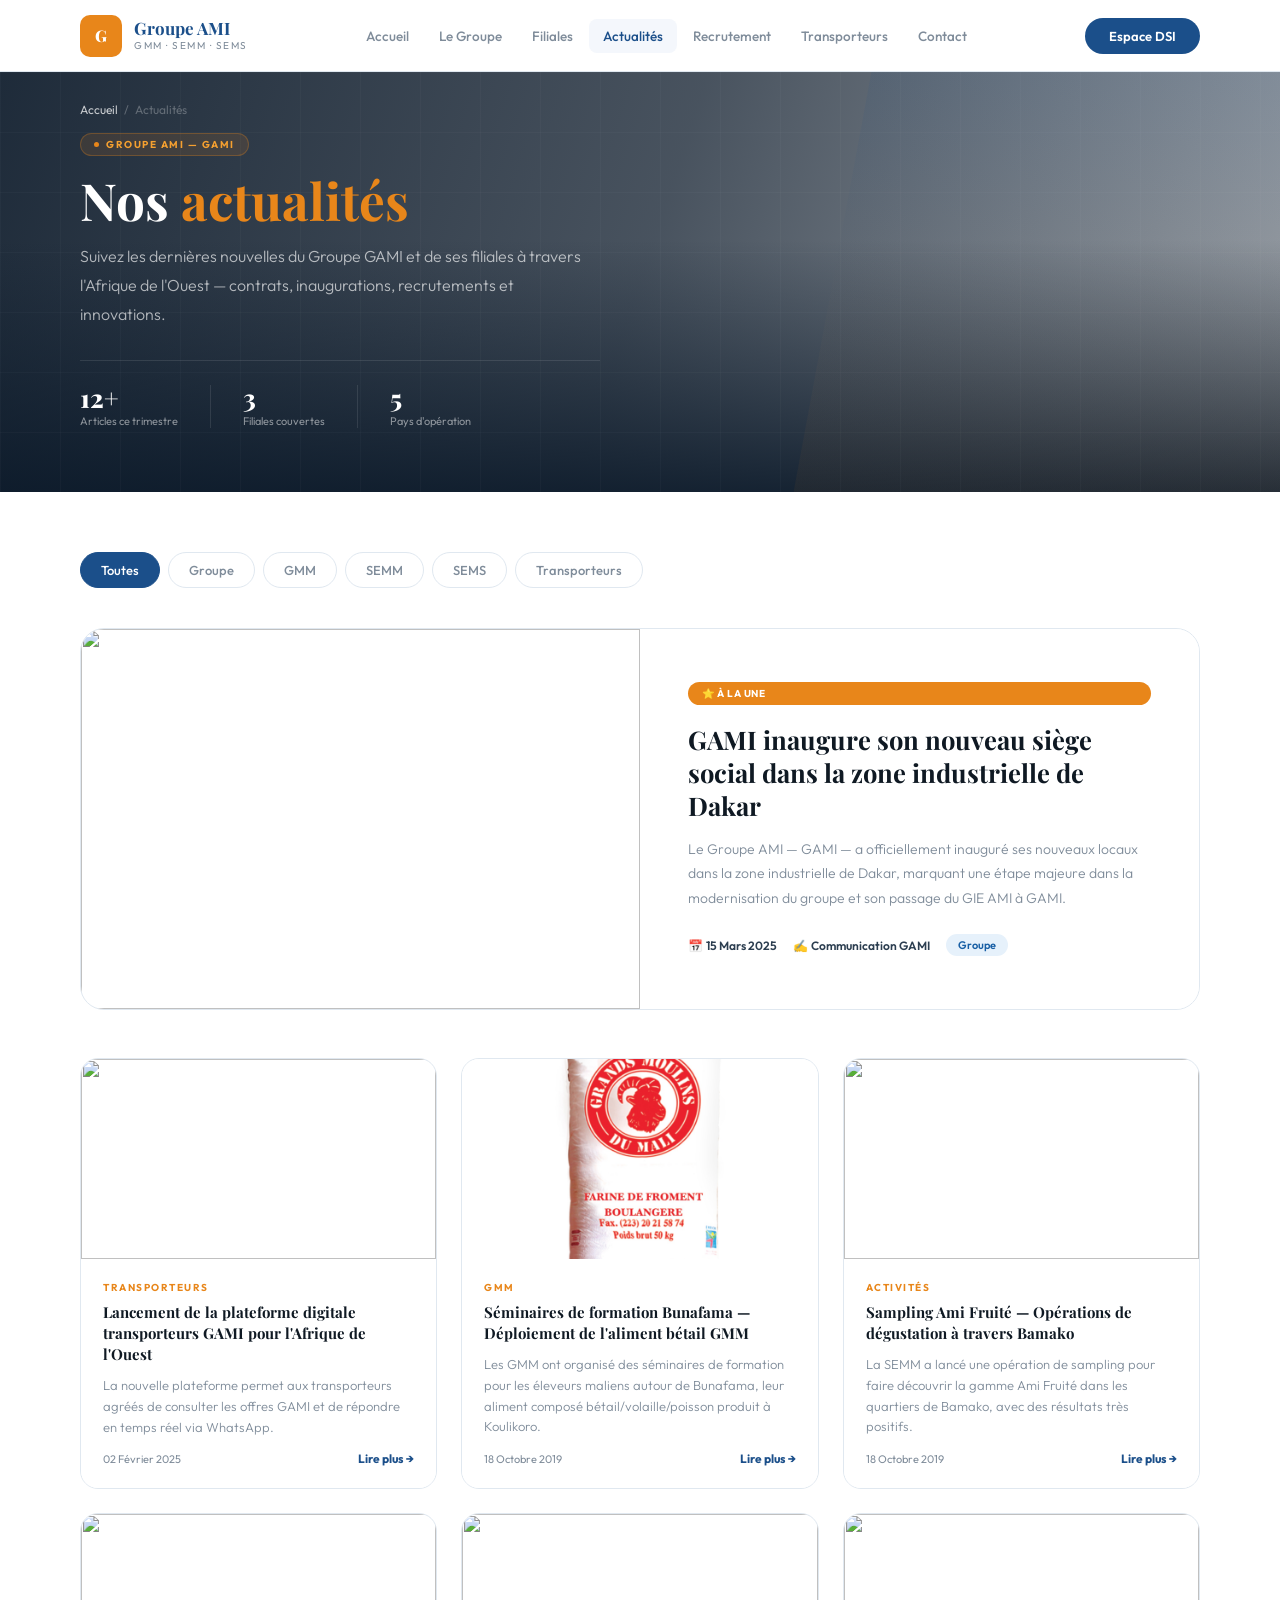
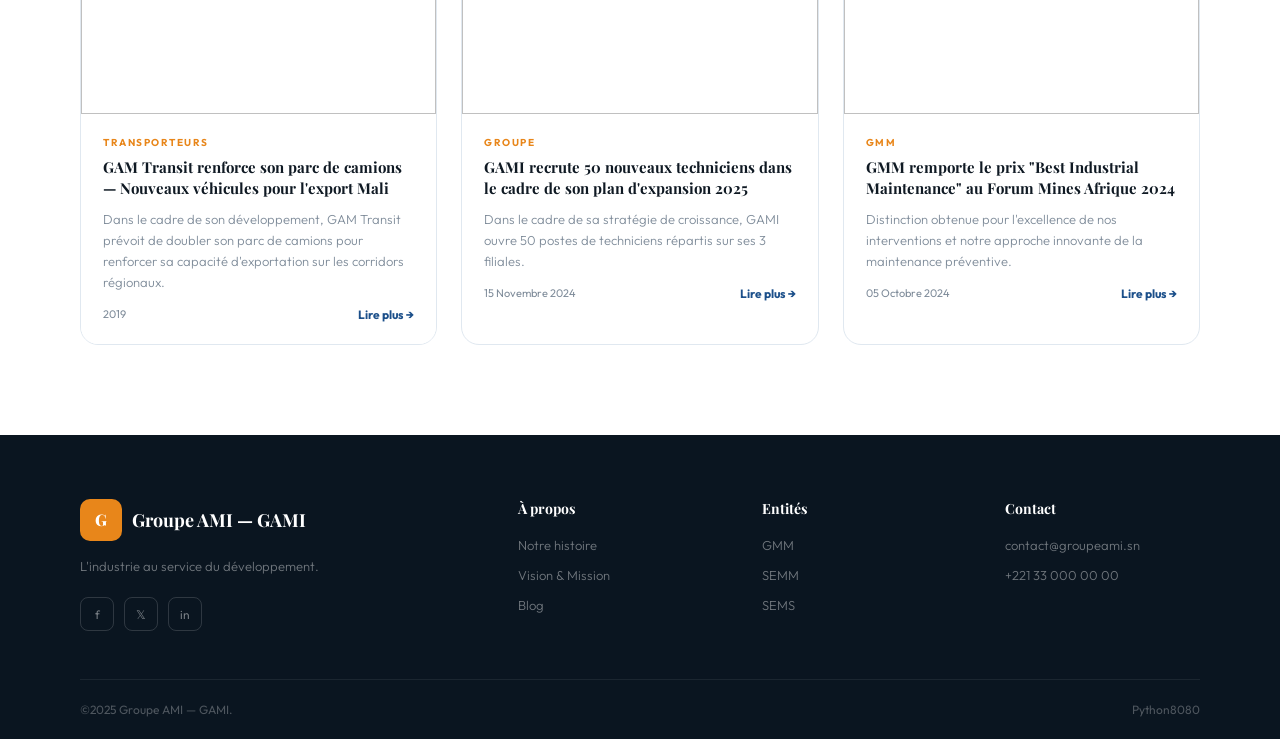
==== commit 44379e82: "3e commit" ====
--- a/actualites.html
+++ b/actualites.html
@@ -78,7 +78,7 @@
 </nav>
 
 <div class="page-hero">
-  <div class="ph-bg" style="background-image:url('https://images.unsplash.com/photo-1504711434969-e33886168f5c?w=1800&q=85&fit=crop')"></div>
+  <div class="ph-bg" style="background-image:url('https://images.unsplash.com/photo-1586339949916-3e9457bef6d3?q=80&w=1170&auto=format&fit=crop&ixlib=rb-4.1.0&ixid=M3wxMjA3fDB8MHxwaG90by1wYWdlfHx8fGVufDB8fHx8fA%3D%3D')"></div>
   <div class="ph-ov"></div><div class="ph-ov2"></div><div class="ph-grid"></div><div class="ph-geo"></div>
   <div class="ph-inner">
     <div class="ph-breadcrumb"><a href="index.html">Accueil</a><span>/</span><span>Actualités</span></div>
@@ -104,7 +104,7 @@
   </div>
 
   <div class="featured-article" data-cat="groupe" onclick="toast('Article ouvert — GAMI Siège Social')">
-    <div class="fa-img"><img src="https://images.unsplash.com/photo-1581092160607-ee22621dd758?w=900&q=80&fit=crop" alt=""/></div>
+    <div class="fa-img"><img src="https://gieami.net/wp-content/uploads/2020/02/85121021_2406557602988073_8695444780068372480_o-270x152.jpg" alt=""/></div>
     <div class="fa-body">
       <div class="fa-label">⭐ À LA UNE</div>
       <h2 class="fa-title">GAMI inaugure son nouveau siège social dans la zone industrielle de Dakar</h2>
@@ -123,31 +123,31 @@
         <div class="nc-footer"><div class="nc-date">02 Février 2025</div><div class="nc-read">Lire plus →</div></div>
       </div>
     </div>
-    <div class="nc" data-cat="gmm" onclick="toast('Article GMM ouvert')">
-      <div class="nc-img"><img src="https://images.unsplash.com/photo-1504328345606-18bbc8c9d7d1?w=700&q=80&fit=crop" alt=""/></div>
+    <div class="nc" data-cat="gmm" onclick="toast('Article Bunafama ouvert')">
+      <div class="nc-img"><img src="./images/Farine-GMM-2.jpg" alt=""/></div>
       <div class="nc-body">
         <div class="nc-cat">GMM</div>
-        <div class="nc-title">Nouveau contrat de maintenance minière signé au Mali — 3 ans renouvelable</div>
-        <div class="nc-excerpt">GMM consolide sa présence au Mali avec un nouveau contrat long terme sur un site minier d'exploitation aurifère.</div>
-        <div class="nc-footer"><div class="nc-date">20 Janvier 2025</div><div class="nc-read">Lire plus →</div></div>
+        <div class="nc-title">Séminaires de formation Bunafama — Déploiement de l'aliment bétail GMM</div>
+        <div class="nc-excerpt">Les GMM ont organisé des séminaires de formation pour les éleveurs maliens autour de Bunafama, leur aliment composé bétail/volaille/poisson produit à Koulikoro.</div>
+        <div class="nc-footer"><div class="nc-date">18 Octobre 2019</div><div class="nc-read">Lire plus →</div></div>
       </div>
     </div>
-    <div class="nc" data-cat="semm" onclick="toast('Article SEMM ouvert')">
-      <div class="nc-img"><img src="https://images.unsplash.com/photo-1578575437130-527eed3abbec?w=700&q=80&fit=crop" alt=""/></div>
+    <div class="nc" data-cat="semm" onclick="toast('Article Sampling Ami Fruité ouvert')">
+      <div class="nc-img"><img src="https://images.unsplash.com/photo-1601758228041-f3b2795255f1?w=700&q=80&fit=crop" alt=""/></div>
       <div class="nc-body">
-        <div class="nc-cat">SEMM</div>
-        <div class="nc-title">SEMM équipe deux nouveaux sites miniers en Guinée avec des technologies modernes</div>
-        <div class="nc-excerpt">Livraison et mise en service de 12 équipements lourds sur deux sites miniers actifs dans la région de Kindia.</div>
-        <div class="nc-footer"><div class="nc-date">10 Décembre 2024</div><div class="nc-read">Lire plus →</div></div>
+        <div class="nc-cat">Activités</div>
+        <div class="nc-title">Sampling Ami Fruité — Opérations de dégustation à travers Bamako</div>
+        <div class="nc-excerpt">La SEMM a lancé une opération de sampling pour faire découvrir la gamme Ami Fruité dans les quartiers de Bamako, avec des résultats très positifs.</div>
+        <div class="nc-footer"><div class="nc-date">18 Octobre 2019</div><div class="nc-read">Lire plus →</div></div>
       </div>
     </div>
-    <div class="nc" data-cat="sems" onclick="toast('Article SEMS ouvert')">
-      <div class="nc-img"><img src="https://images.unsplash.com/photo-1601584115197-04ecc0da31d7?w=600&q=80&fit=crop" alt=""/></div>
+    <div class="nc" data-cat="transport" onclick="toast('Article GAM Transit ouvert')">
+      <div class="nc-img"><img src="https://images.unsplash.com/photo-1601584115197-04ecc0da31d7?w=700&q=80&fit=crop" alt=""/></div>
       <div class="nc-body">
-        <div class="nc-cat">SEMS</div>
-        <div class="nc-title">SEMS finalise un audit de performance industrielle pour un groupe minier international</div>
-        <div class="nc-excerpt">Mission de 3 mois sur site, aboutissant à un plan d'optimisation qui réduira les coûts opérationnels de 18%.</div>
-        <div class="nc-footer"><div class="nc-date">28 Novembre 2024</div><div class="nc-read">Lire plus →</div></div>
+        <div class="nc-cat">Transporteurs</div>
+        <div class="nc-title">GAM Transit renforce son parc de camions — Nouveaux véhicules pour l'export Mali</div>
+        <div class="nc-excerpt">Dans le cadre de son développement, GAM Transit prévoit de doubler son parc de camions pour renforcer sa capacité d'exportation sur les corridors régionaux.</div>
+        <div class="nc-footer"><div class="nc-date">2019</div><div class="nc-read">Lire plus →</div></div>
       </div>
     </div>
     <div class="nc" data-cat="groupe" onclick="toast('Article Groupe ouvert')">
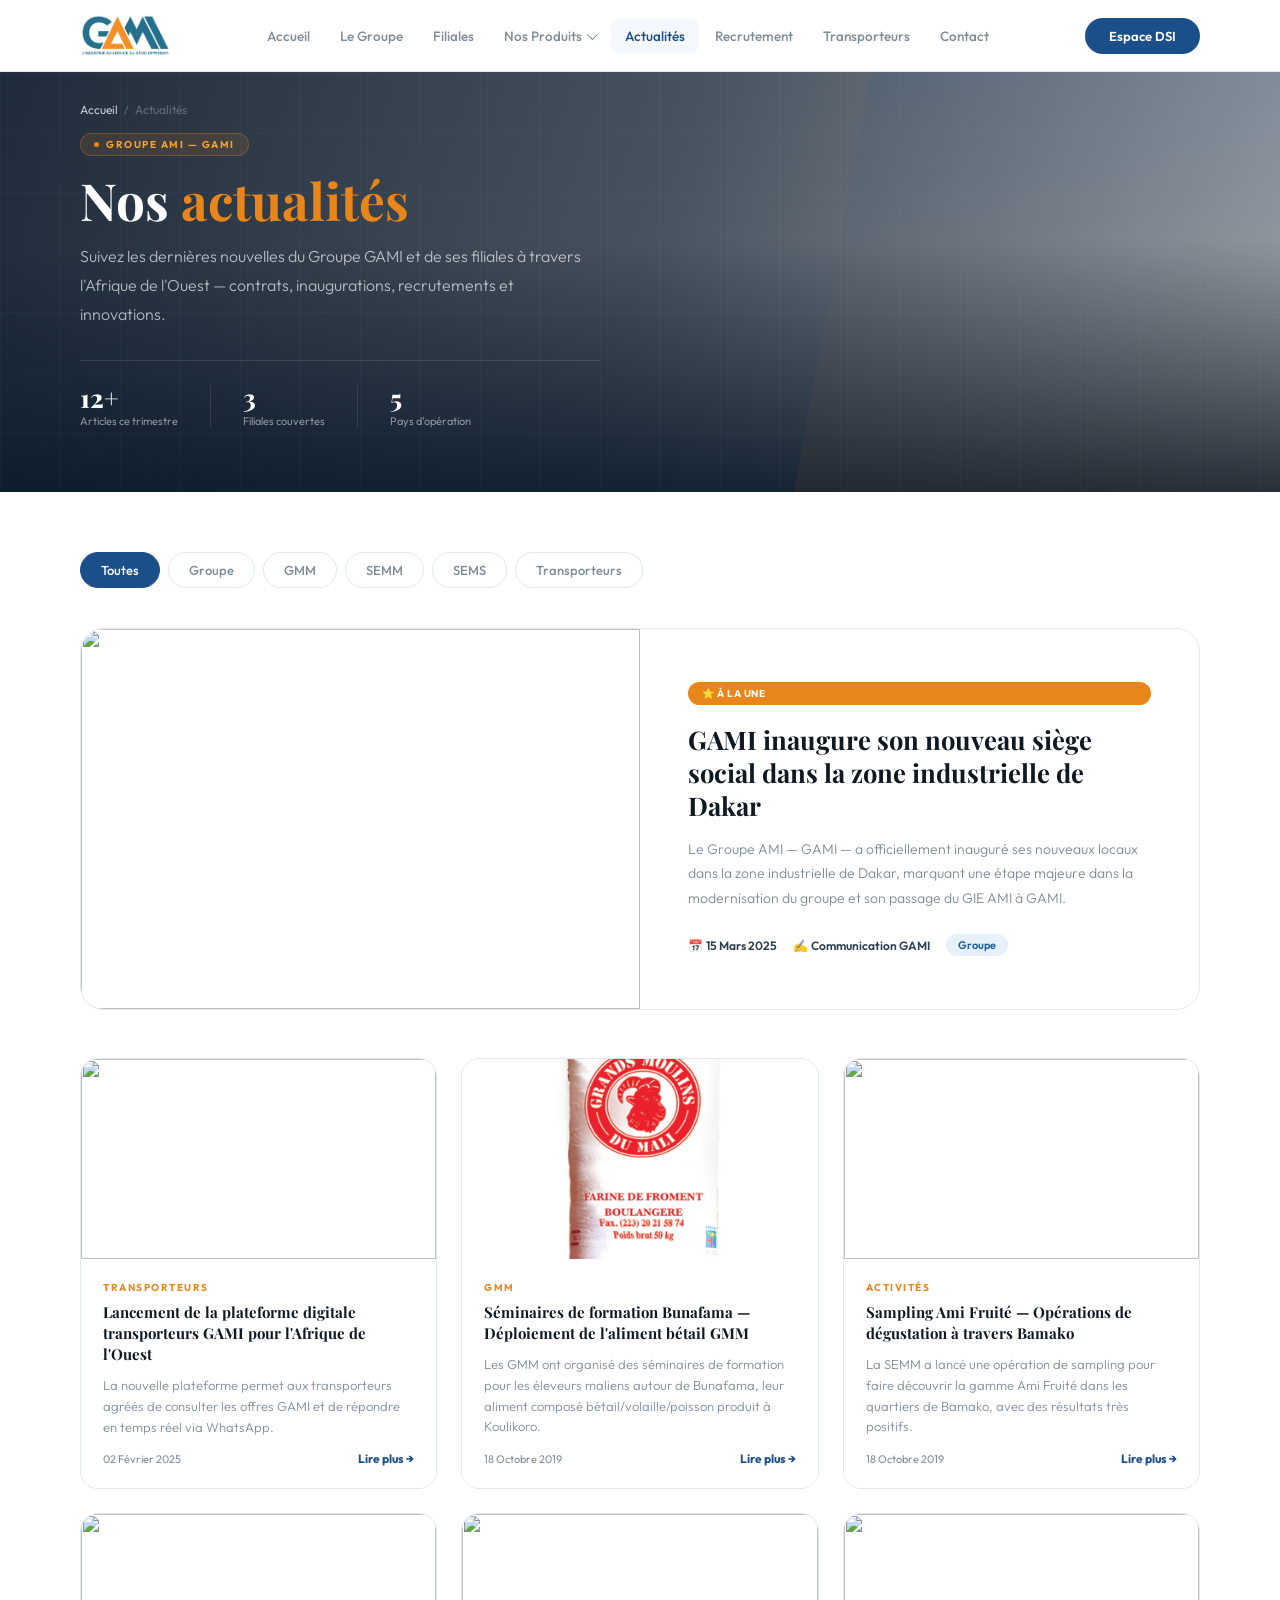
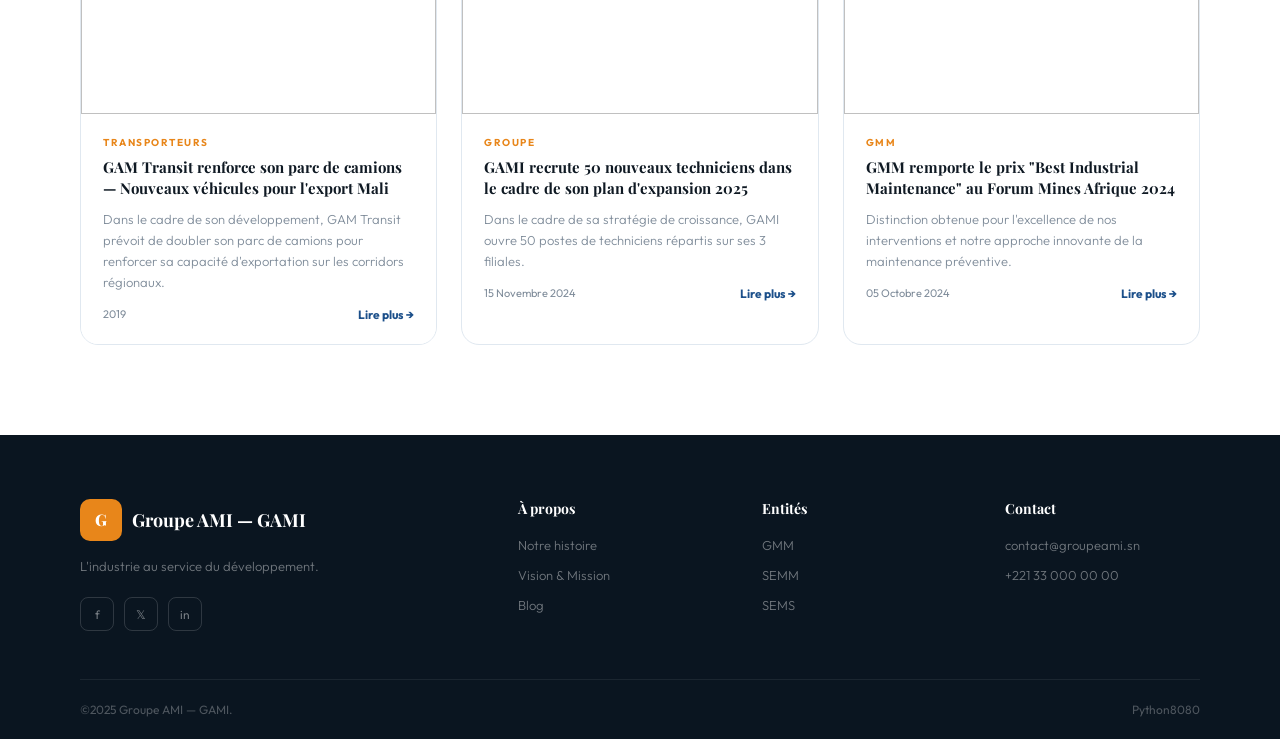
==== commit e48c824c: "5 commit" ====
--- a/actualites.html
+++ b/actualites.html
@@ -70,9 +70,32 @@
 <body>
 <div class="toast" id="toast"></div>
 <nav id="nav">
-  <div class="nav-logo"><div class="logo-sq">G</div><div><div class="logo-name">Groupe AMI</div><div class="logo-sub">GMM · SEMM · SEMS</div></div></div>
-  <div class="nav-links">
-    <a class="nl" href="index.html">Accueil</a><a class="nl" href="groupe.html">Le Groupe</a><a class="nl" href="filiales.html">Filiales</a><a class="nl active" href="actualites.html">Actualités</a><a class="nl" href="recrutement.html">Recrutement</a><a class="nl" href="transporteurs.html">Transporteurs</a><a class="nl" href="contact.html">Contact</a>
+  <div class="nav-logo"><img src="./images/logo_GAMI.png" alt="Groupe AMI — GAMI" class="nav-logo-img"/></div>
+    <div class="nav-links">
+    <a class="nl" href="index.html">Accueil</a>
+    <a class="nl" href="groupe.html">Le Groupe</a>
+    <a class="nl" href="filiales.html">Filiales</a>
+    <div class="nav-dropdown">
+      <a class="nl" href="nos-produits.html">Nos Produits</a>
+      <div class="nav-drop-menu">
+        <a class="ndm-item" href="nos-produits.html#gmm">
+          <div class="ndm-badge gmm">GMM</div>
+          <span>Grands Moulins du Mali</span>
+        </a>
+        <a class="ndm-item" href="nos-produits.html#semm">
+          <div class="ndm-badge semm">SEMM</div>
+          <span>Eaux Minérales du Mali</span>
+        </a>
+        <a class="ndm-item" href="nos-produits.html#sems">
+          <div class="ndm-badge sems">SEMS</div>
+          <span>Eaux Minérales du Sénégal</span>
+        </a>
+      </div>
+    </div>
+    <a class="nl" href="actualites.html">Actualités</a>
+    <a class="nl" href="recrutement.html">Recrutement</a>
+    <a class="nl" href="transporteurs.html">Transporteurs</a>
+    <a class="nl" href="contact.html">Contact</a>
   </div>
   <a class="nav-cta" href="backoffice.html">Espace DSI</a>
 </nav>
--- a/shared.css
+++ b/shared.css
@@ -16,6 +16,9 @@
 nav{position:fixed;top:0;left:0;right:0;z-index:200;padding:0 80px;height:72px;display:flex;align-items:center;justify-content:space-between;background:#fff;border-bottom:1px solid var(--border);transition:all .35s}
 nav.transparent{background:transparent;border-bottom-color:transparent}
 .nav-logo{display:flex;align-items:center;gap:12px}
+.nav-logo-img{height:44px;width:auto;object-fit:contain;display:block;transition:filter .35s}
+nav.transparent .nav-logo-img{filter:brightness(0) invert(1)}
+/* fallback texte si pas d'image */
 .logo-sq{width:42px;height:42px;background:var(--orange);border-radius:10px;display:flex;align-items:center;justify-content:center;font-family:'Playfair Display',serif;font-weight:800;color:#fff;font-size:16px;flex-shrink:0}
 .logo-name{font-family:'Playfair Display',serif;font-weight:700;font-size:17px;color:var(--blue);line-height:1}
 .logo-sub{font-size:10px;color:var(--muted);letter-spacing:1.5px;margin-top:2px}
@@ -28,6 +31,33 @@
 nav.transparent .nl:hover,nav.transparent .nl.active{background:rgba(255,255,255,.12);color:#fff}
 .nav-cta{background:var(--blue);color:#fff;padding:10px 24px;border-radius:50px;font-size:13px;font-weight:600;cursor:pointer;transition:.2s;border:none;font-family:'Outfit',sans-serif}
 .nav-cta:hover{background:var(--orange);transform:translateY(-1px)}
+
+/* ── DROPDOWN "Nos Produits" ── */
+.nav-dropdown{position:relative;display:flex;align-items:center}
+.nav-dropdown::after{content:'';position:absolute;top:100%;left:-20px;right:-20px;height:10px}
+.nav-dropdown>.nl{display:flex;align-items:center;gap:5px}
+.nav-dropdown>.nl::after{content:'';display:inline-block;width:7px;height:7px;border-right:1.5px solid currentColor;border-bottom:1.5px solid currentColor;transform:rotate(45deg) translateY(-2px);transition:transform .2s}
+.nav-dropdown:hover>.nl::after,.nav-dropdown.open>.nl::after{transform:rotate(-135deg) translateY(-2px)}
+.nav-drop-menu{
+  display:none;position:absolute;top:calc(100% + 8px);left:50%;transform:translateX(-50%);
+  min-width:200px;
+  background:#fff;border-radius:14px;border:1px solid var(--border);
+  box-shadow:0 20px 60px rgba(15,25,35,.13);
+  padding:8px;
+  z-index:300;
+  animation:dropIn .2s ease;
+}
+@keyframes dropIn{from{opacity:0;transform:translateX(-50%) translateY(-6px)}to{opacity:1;transform:translateX(-50%) translateY(0)}}
+.nav-dropdown:hover .nav-drop-menu,.nav-dropdown.open .nav-drop-menu{display:block}
+.ndm-item{display:flex;align-items:center;gap:10px;padding:11px 14px;border-radius:9px;transition:.15s;cursor:pointer;color:var(--text);font-size:13.5px;font-weight:500}
+.ndm-item:hover{background:var(--light);color:var(--blue)}
+.ndm-item.active{background:var(--light);color:var(--blue)}
+.ndm-badge{width:30px;height:30px;border-radius:7px;display:flex;align-items:center;justify-content:center;font-size:10px;font-weight:700;letter-spacing:.5px;flex-shrink:0}
+.ndm-badge.gmm{background:#EBF3FF;color:#1B4F8A}
+.ndm-badge.semm{background:#FFF3E8;color:#E8861A}
+.ndm-badge.sems{background:#E8F7EF;color:#1A8060}
+nav.transparent .nav-dropdown>.nl{color:rgba(255,255,255,.85)}
+nav.transparent .nav-dropdown:hover>.nl,nav.transparent .nav-dropdown.open>.nl{color:#fff;background:rgba(255,255,255,.12)}
 
 /* COMMON */
 .tag{font-size:11px;font-weight:700;letter-spacing:2px;color:var(--orange);text-transform:uppercase}
@@ -197,6 +227,14 @@
 .nav-drawer .nl{display:block;padding:13px 28px;font-size:15px;border-radius:0;font-weight:500;color:var(--text)}
 .nav-drawer .nl:hover,.nav-drawer .nl.active{background:var(--light);color:var(--blue)}
 .nav-drawer .nav-cta{margin:8px 24px 0;text-align:center;justify-content:center}
+/* Mobile drawer sub-menu */
+.drawer-sub-toggle{display:flex;align-items:center;justify-content:space-between;padding:13px 28px;font-size:15px;font-weight:500;color:var(--text);cursor:pointer;border-bottom:1px solid var(--border)}
+.drawer-sub-toggle::after{content:'';display:inline-block;width:8px;height:8px;border-right:2px solid var(--muted);border-bottom:2px solid var(--muted);transform:rotate(45deg) translateY(-2px);transition:transform .2s}
+.drawer-sub-toggle.open::after{transform:rotate(-135deg) translateY(-2px)}
+.drawer-sub-list{display:none;flex-direction:column;background:var(--light);border-bottom:1px solid var(--border)}
+.drawer-sub-list.open{display:flex}
+.drawer-sub-list a{display:flex;align-items:center;gap:10px;padding:11px 40px;font-size:14px;color:var(--text);font-weight:500;transition:.15s}
+.drawer-sub-list a:hover,.drawer-sub-list a.active{color:var(--blue);background:#e8f0fb}
 
 /* ── LARGE TABLET (≤1200px) ── */
 @media(max-width:1200px){
@@ -244,10 +282,16 @@
   .services,.filiales-sec,.news-preview{padding:64px 24px}
   .srv-grid{grid-template-columns:1fr 1fr;gap:12px}
   .srv-card{height:280px}
-  .fil-strip{grid-template-columns:1fr 1fr}
-  .fil-card .fil-img{height:180px}
+  /* Filiales */
+  .filiales-sec{padding:64px 24px}
+  .fil-strip{grid-template-columns:1fr 1fr;gap:14px}
+  .fil-card .fil-img{height:190px}
+  .fil-body{padding:18px}
+  /* News */
+  .news-preview{padding:64px 24px}
   .np-grid{grid-template-columns:1fr 1fr;gap:14px}
-  .np-img{height:175px}
+  .np-img{height:185px}
+  .np-body{padding:18px}
 
   /* Newsletter */
   .newsletter{padding:48px 24px}
@@ -330,13 +374,45 @@
   .as-stats{flex-wrap:wrap;gap:12px 24px}
 
   /* Services */
-  .services,.filiales-sec,.news-preview{padding:52px 18px}
-  .srv-grid{grid-template-columns:1fr;gap:10px}
-  .srv-card{height:260px}
-  .fil-strip{grid-template-columns:1fr}
+  .services{padding:52px 18px}
+  .srv-grid{grid-template-columns:1fr 1fr;gap:10px}
+  .srv-card{height:240px}
+
+  /* Filiales — carrousel horizontal swipeable */
+  .filiales-sec{padding:48px 0 48px 18px}
+  .filiales-sec .flex-between{padding-right:18px;margin-bottom:24px}
+  .fil-strip{
+    display:flex;flex-wrap:nowrap;
+    overflow-x:auto;
+    scroll-snap-type:x mandatory;
+    -webkit-overflow-scrolling:touch;
+    scrollbar-width:none;
+    gap:14px;
+    margin-top:0;
+    padding-right:18px
+  }
+  .fil-strip::-webkit-scrollbar{display:none}
+  .fil-card{flex:0 0 78%;min-width:0;scroll-snap-align:start;transform:none !important}
   .fil-card .fil-img{height:200px}
-  .np-grid{grid-template-columns:1fr}
-  .np-img{height:200px}
+  .fil-body{padding:18px}
+
+  /* Actualités — carrousel horizontal swipeable */
+  .news-preview{padding:48px 0 48px 18px}
+  .news-preview .flex-between{padding-right:18px;margin-bottom:24px}
+  .np-grid{
+    display:flex;flex-wrap:nowrap;
+    overflow-x:auto;
+    scroll-snap-type:x mandatory;
+    -webkit-overflow-scrolling:touch;
+    scrollbar-width:none;
+    gap:14px;
+    margin-top:0;
+    padding-right:18px
+  }
+  .np-grid::-webkit-scrollbar{display:none}
+  .np-card{flex:0 0 78%;min-width:0;scroll-snap-align:start;transform:none !important}
+  .np-img{height:180px}
+  .np-body{padding:16px}
 
   /* Newsletter */
   .newsletter{padding:40px 18px}
@@ -411,6 +487,11 @@
   .sb-stat{border-bottom:1px solid rgba(255,255,255,.1);border-right:none}
   .values-grid{grid-template-columns:1fr}
   .fd-services{grid-template-columns:1fr}
+  /* Carousels plus larges sur très petits écrans */
+  .fil-card{flex:0 0 86%}
+  .np-card{flex:0 0 86%}
+  .srv-grid{grid-template-columns:1fr}
+  .srv-card{height:220px}
 }
 
 /* ── FIX: nav margin-top sur tous les .page-hero / sections ── */
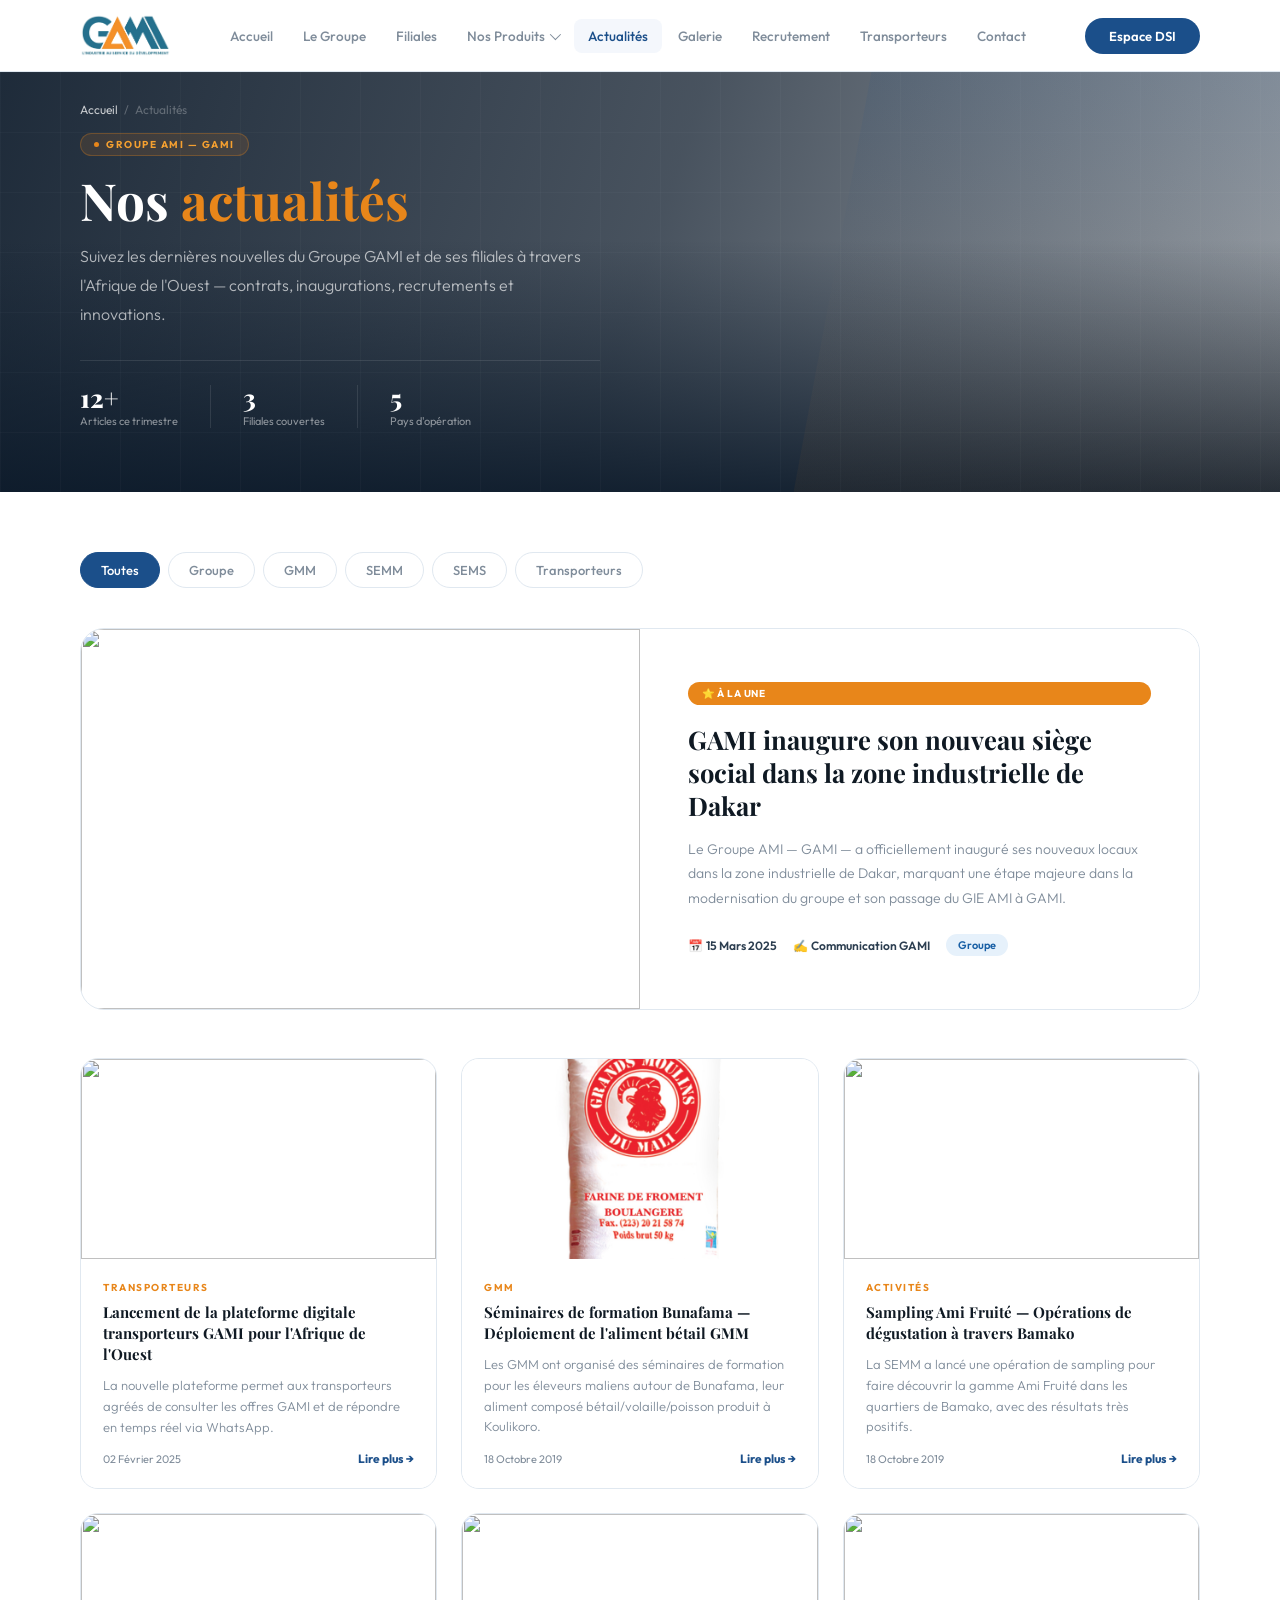
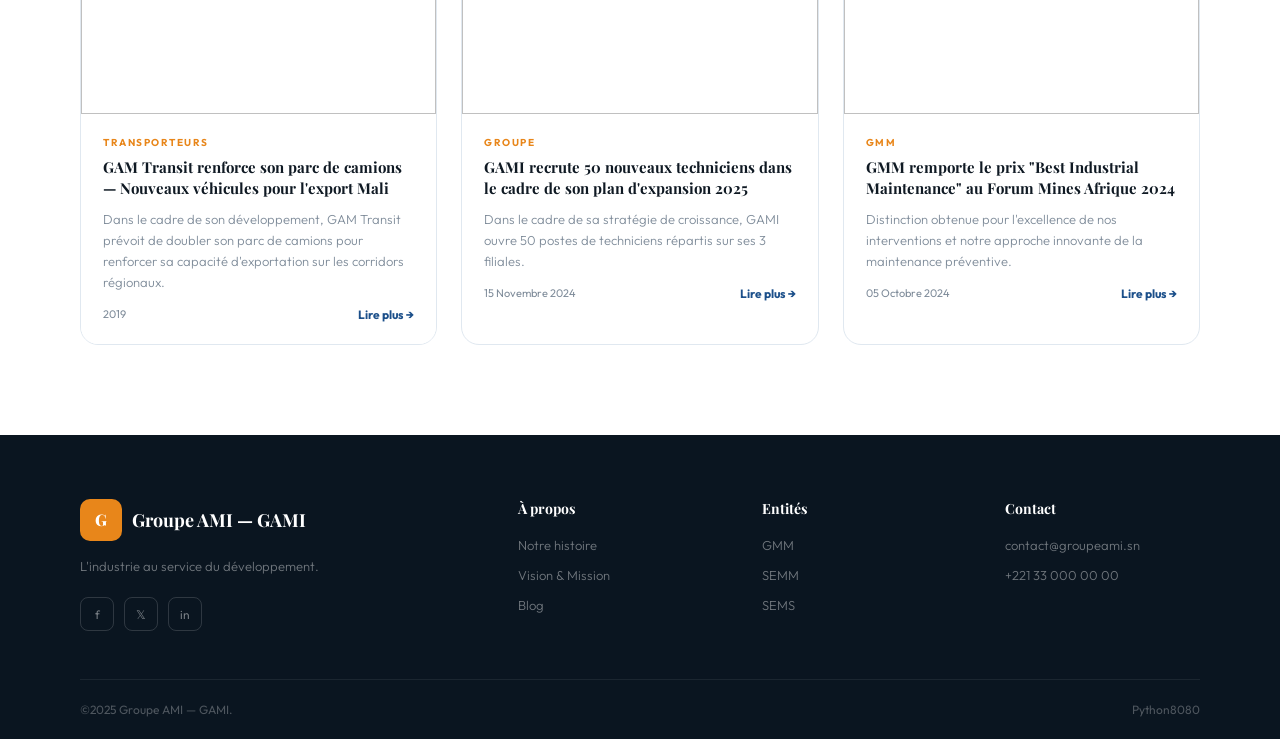
==== commit 2e4b0c0f: "7 commit" ====
--- a/actualites.html
+++ b/actualites.html
@@ -93,6 +93,7 @@
       </div>
     </div>
     <a class="nl" href="actualites.html">Actualités</a>
+    <a class="nl" href="galerie.html">Galerie</a>
     <a class="nl" href="recrutement.html">Recrutement</a>
     <a class="nl" href="transporteurs.html">Transporteurs</a>
     <a class="nl" href="contact.html">Contact</a>
--- a/shared.css
+++ b/shared.css
@@ -494,7 +494,3 @@
   .srv-card{height:220px}
 }
 
-/* ── FIX: nav margin-top sur tous les .page-hero / sections ── */
-@media(max-width:640px){
-  .hero{margin-top:64px}
-}
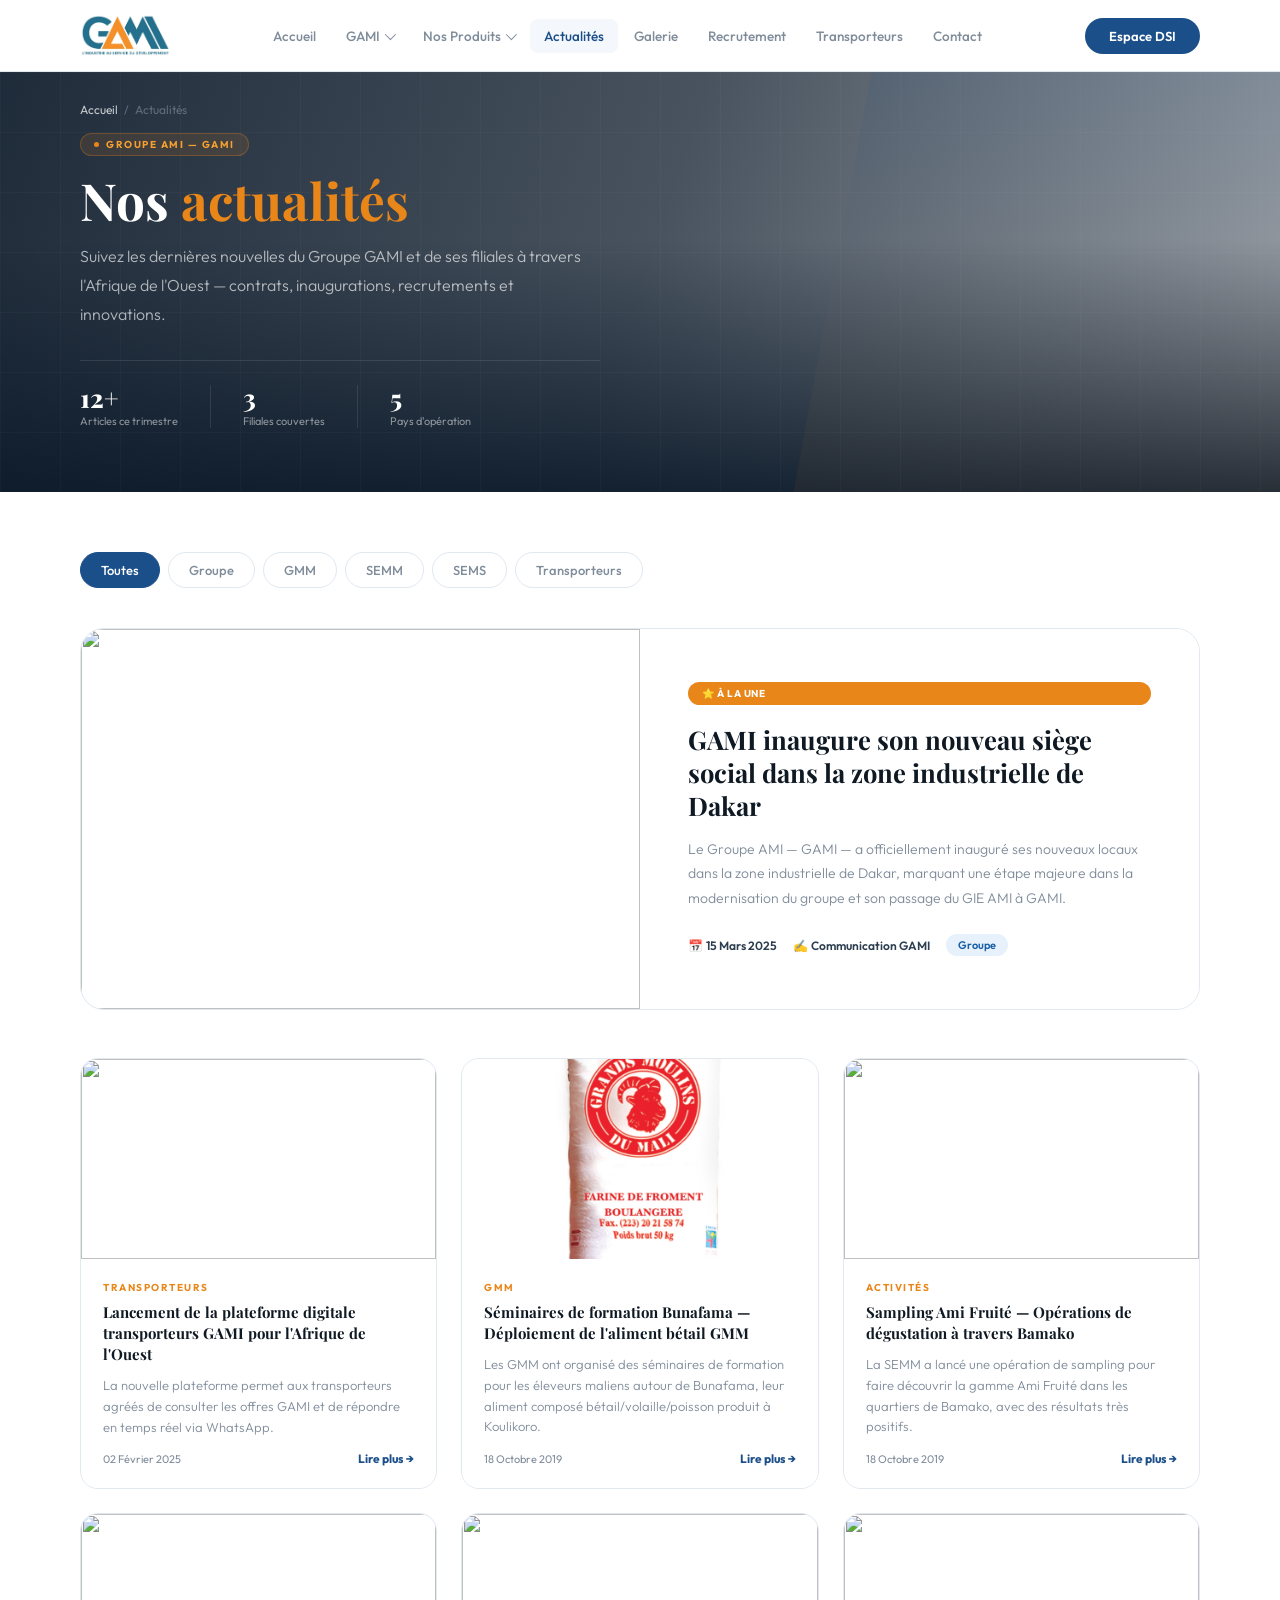
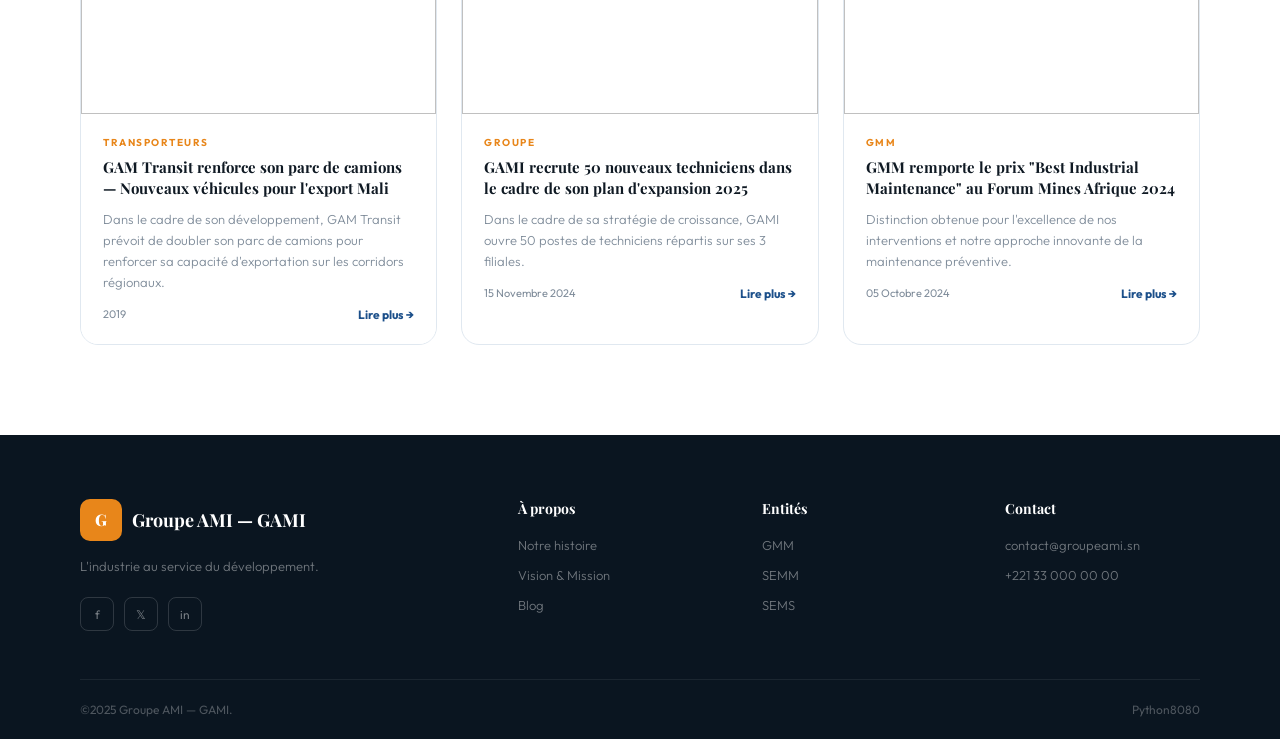
==== commit 13fb20fb: "8 commit" ====
--- a/actualites.html
+++ b/actualites.html
@@ -73,8 +73,15 @@
   <div class="nav-logo"><img src="./images/logo_GAMI.png" alt="Groupe AMI — GAMI" class="nav-logo-img"/></div>
     <div class="nav-links">
     <a class="nl" href="index.html">Accueil</a>
-    <a class="nl" href="groupe.html">Le Groupe</a>
-    <a class="nl" href="filiales.html">Filiales</a>
+    <div class="nav-dropdown">
+      <a class="nl" href="gami.html">GAMI</a>
+      <div class="nav-drop-menu">
+        <a class="ndm-item" href="gami.html#groupe"><div class="ndm-badge" style="background:#EBF3FF;color:#1B4F8A;font-weight:800">G</div><span>Le Groupe</span></a>
+        <a class="ndm-item" href="gami.html#presentation"><div class="ndm-badge" style="background:#FFF3E8;color:#E8861A;font-weight:800">P</div><span>Présentation du Groupe</span></a>
+        <a class="ndm-item" href="gami.html#filiales"><div class="ndm-badge" style="background:#E8F7EF;color:#1A8060;font-weight:800">F</div><span>Filiales</span></a>
+        <a class="ndm-item" href="gami.html#vision"><div class="ndm-badge" style="background:#EBF3FF;color:#1B4F8A;font-weight:800">V</div><span>Vision</span></a>
+      </div>
+    </div>
     <div class="nav-dropdown">
       <a class="nl" href="nos-produits.html">Nos Produits</a>
       <div class="nav-drop-menu">
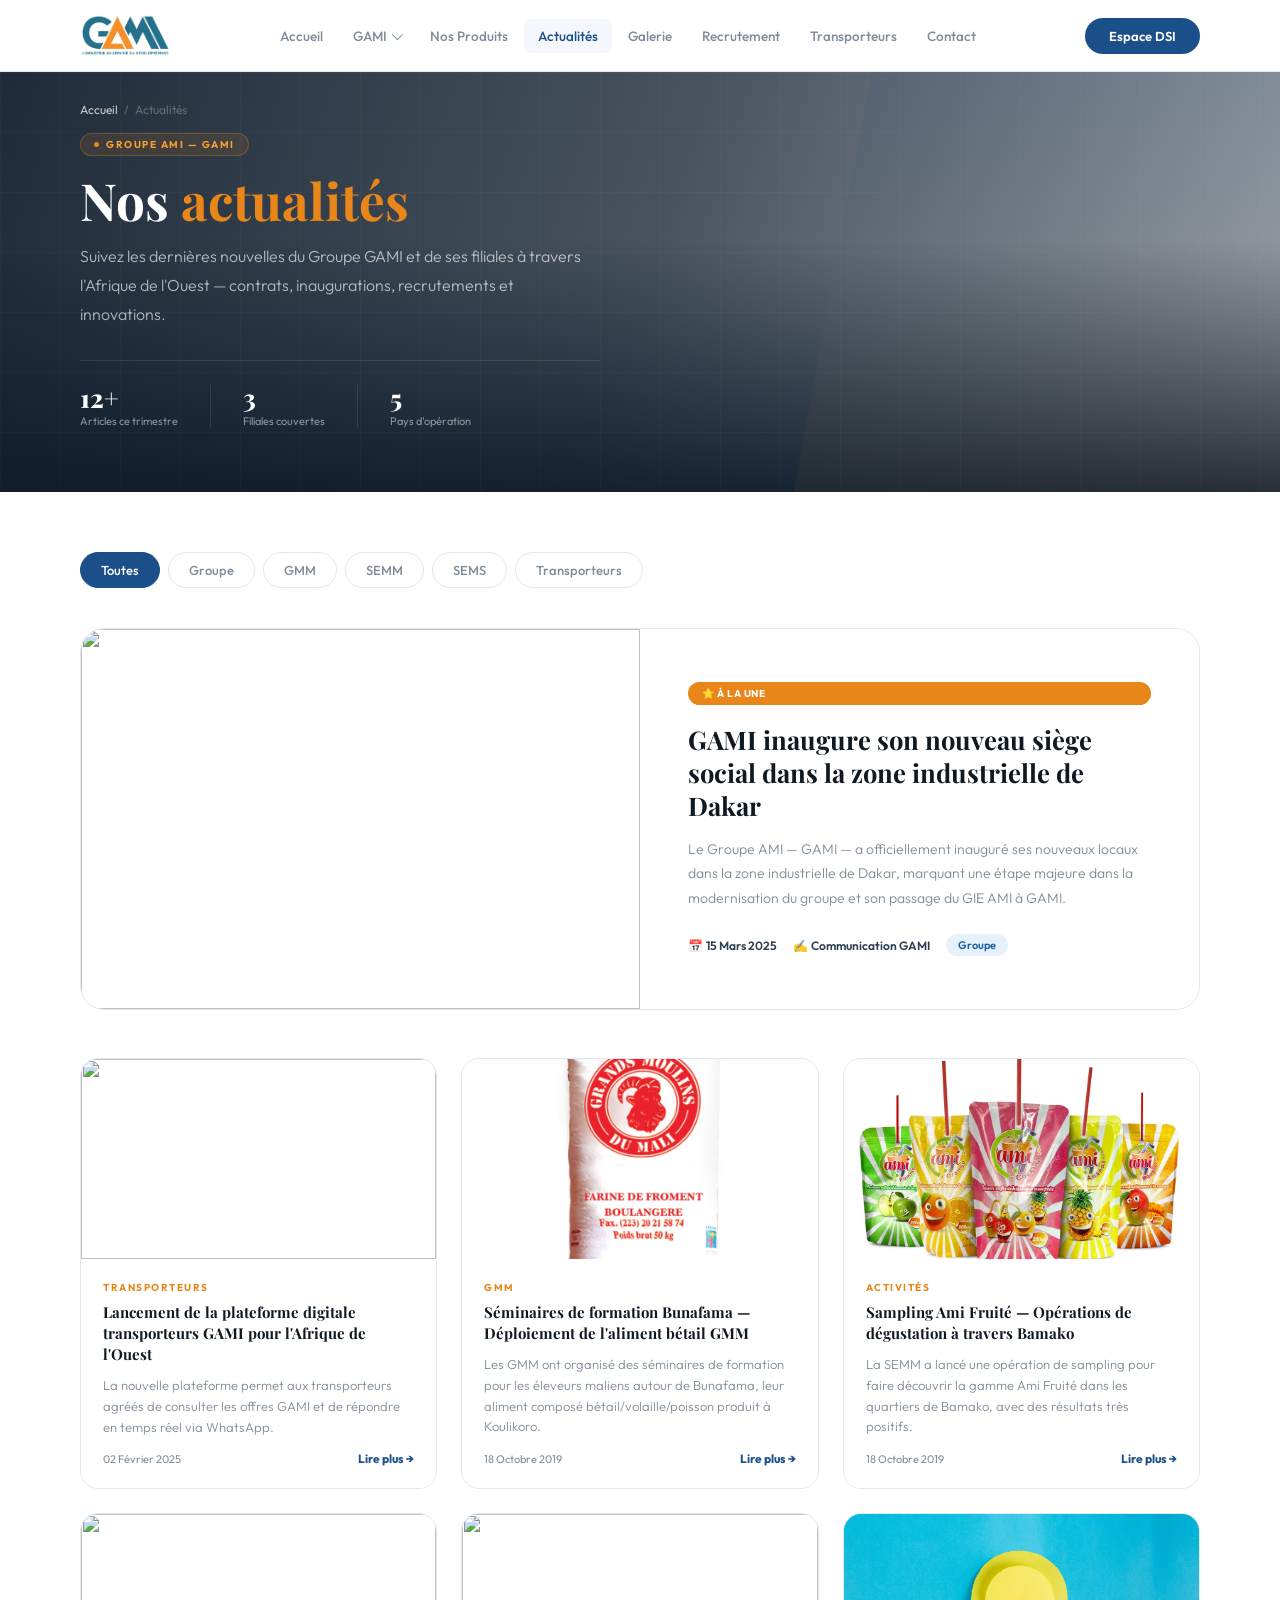
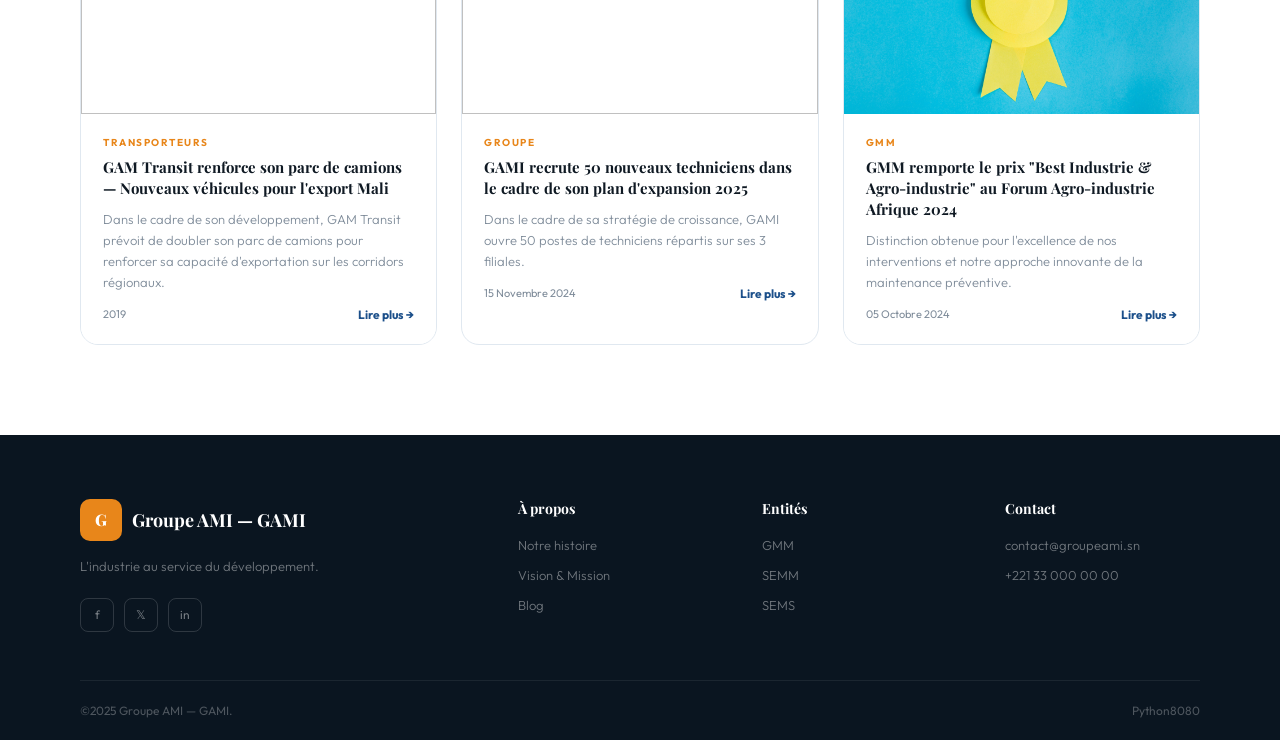
==== commit d8852d64: "9 commit" ====
--- a/actualites.html
+++ b/actualites.html
@@ -77,28 +77,11 @@
       <a class="nl" href="gami.html">GAMI</a>
       <div class="nav-drop-menu">
         <a class="ndm-item" href="gami.html#groupe"><div class="ndm-badge" style="background:#EBF3FF;color:#1B4F8A;font-weight:800">G</div><span>Le Groupe</span></a>
-        <a class="ndm-item" href="gami.html#presentation"><div class="ndm-badge" style="background:#FFF3E8;color:#E8861A;font-weight:800">P</div><span>Présentation du Groupe</span></a>
         <a class="ndm-item" href="gami.html#filiales"><div class="ndm-badge" style="background:#E8F7EF;color:#1A8060;font-weight:800">F</div><span>Filiales</span></a>
         <a class="ndm-item" href="gami.html#vision"><div class="ndm-badge" style="background:#EBF3FF;color:#1B4F8A;font-weight:800">V</div><span>Vision</span></a>
       </div>
     </div>
-    <div class="nav-dropdown">
-      <a class="nl" href="nos-produits.html">Nos Produits</a>
-      <div class="nav-drop-menu">
-        <a class="ndm-item" href="nos-produits.html#gmm">
-          <div class="ndm-badge gmm">GMM</div>
-          <span>Grands Moulins du Mali</span>
-        </a>
-        <a class="ndm-item" href="nos-produits.html#semm">
-          <div class="ndm-badge semm">SEMM</div>
-          <span>Eaux Minérales du Mali</span>
-        </a>
-        <a class="ndm-item" href="nos-produits.html#sems">
-          <div class="ndm-badge sems">SEMS</div>
-          <span>Eaux Minérales du Sénégal</span>
-        </a>
-      </div>
-    </div>
+    <a class="nl" href="nos-produits.html">Nos Produits</a>
     <a class="nl" href="actualites.html">Actualités</a>
     <a class="nl" href="galerie.html">Galerie</a>
     <a class="nl" href="recrutement.html">Recrutement</a>
@@ -164,7 +147,7 @@
       </div>
     </div>
     <div class="nc" data-cat="semm" onclick="toast('Article Sampling Ami Fruité ouvert')">
-      <div class="nc-img"><img src="https://images.unsplash.com/photo-1601758228041-f3b2795255f1?w=700&q=80&fit=crop" alt=""/></div>
+      <div class="nc-img"><img src="./images/Ami-13-2.jpg" alt=""/></div>
       <div class="nc-body">
         <div class="nc-cat">Activités</div>
         <div class="nc-title">Sampling Ami Fruité — Opérations de dégustation à travers Bamako</div>
@@ -191,10 +174,10 @@
       </div>
     </div>
     <div class="nc" data-cat="gmm" onclick="toast('Article GMM ouvert')">
-      <div class="nc-img"><img src="https://images.unsplash.com/photo-1541888946425-d81bb19240f5?w=700&q=80&fit=crop" alt=""/></div>
+      <div class="nc-img"><img src="./images/trophy.jpg" alt=""/></div>
       <div class="nc-body">
         <div class="nc-cat">GMM</div>
-        <div class="nc-title">GMM remporte le prix "Best Industrial Maintenance" au Forum Mines Afrique 2024</div>
+        <div class="nc-title">GMM remporte le prix "Best  Industrie & Agro-industrie" au Forum Agro-industrie Afrique 2024</div>
         <div class="nc-excerpt">Distinction obtenue pour l'excellence de nos interventions et notre approche innovante de la maintenance préventive.</div>
         <div class="nc-footer"><div class="nc-date">05 Octobre 2024</div><div class="nc-read">Lire plus →</div></div>
       </div>
--- a/shared.css
+++ b/shared.css
@@ -17,7 +17,7 @@
 nav.transparent{background:transparent;border-bottom-color:transparent}
 .nav-logo{display:flex;align-items:center;gap:12px}
 .nav-logo-img{height:44px;width:auto;object-fit:contain;display:block;transition:filter .35s}
-nav.transparent .nav-logo-img{filter:brightness(0) invert(1)}
+nav.transparent .nav-logo-img{filter:none}
 /* fallback texte si pas d'image */
 .logo-sq{width:42px;height:42px;background:var(--orange);border-radius:10px;display:flex;align-items:center;justify-content:center;font-family:'Playfair Display',serif;font-weight:800;color:#fff;font-size:16px;flex-shrink:0}
 .logo-name{font-family:'Playfair Display',serif;font-weight:700;font-size:17px;color:var(--blue);line-height:1}
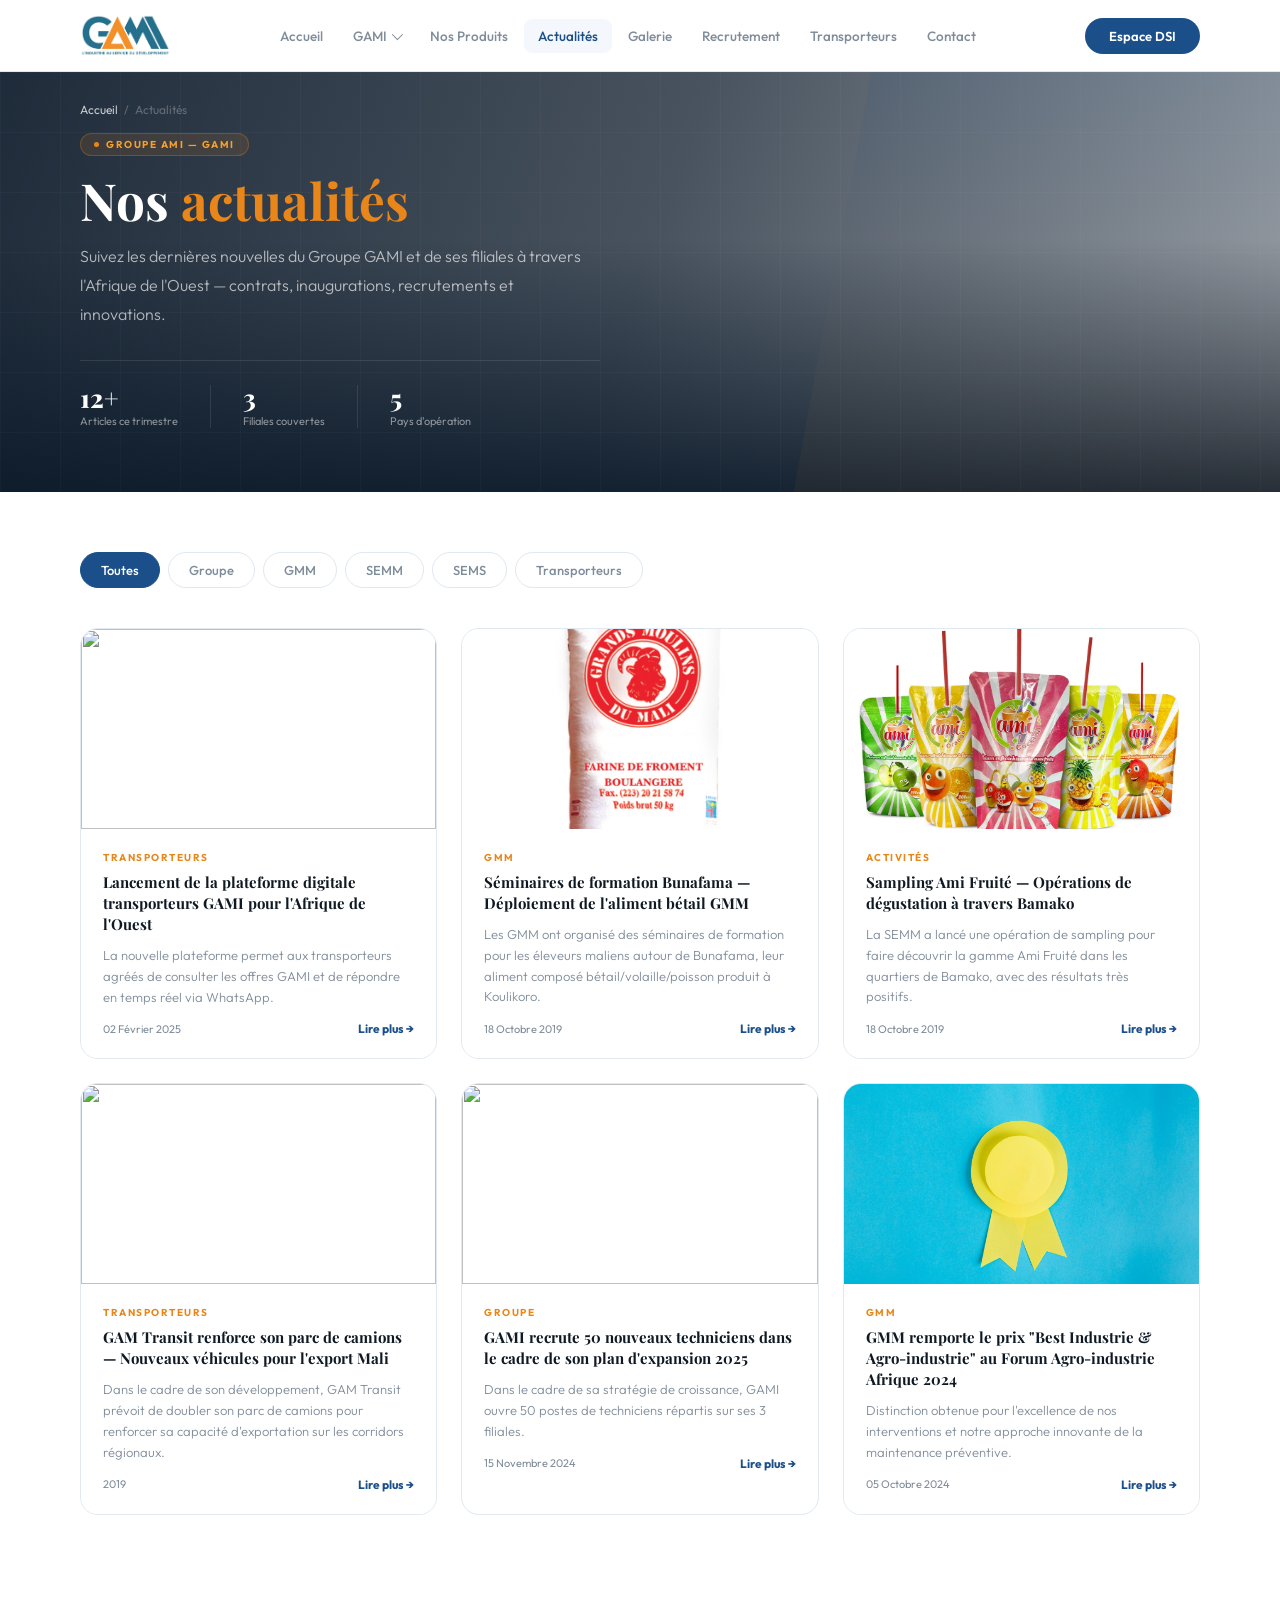
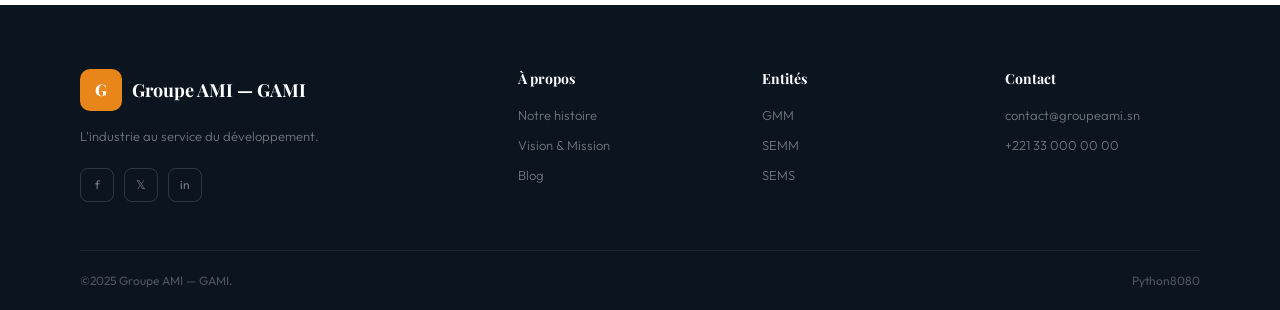
==== commit 5a169f76: "10 commit" ====
--- a/actualites.html
+++ b/actualites.html
@@ -117,7 +117,7 @@
     <button class="nf" onclick="filterNews('transport',this)">Transporteurs</button>
   </div>
 
-  <div class="featured-article" data-cat="groupe" onclick="toast('Article ouvert — GAMI Siège Social')">
+  <!-- <div class="featured-article" data-cat="groupe" onclick="toast('Article ouvert — GAMI Siège Social')">
     <div class="fa-img"><img src="https://gieami.net/wp-content/uploads/2020/02/85121021_2406557602988073_8695444780068372480_o-270x152.jpg" alt=""/></div>
     <div class="fa-body">
       <div class="fa-label">⭐ À LA UNE</div>
@@ -125,7 +125,7 @@
       <p class="fa-excerpt">Le Groupe AMI — GAMI — a officiellement inauguré ses nouveaux locaux dans la zone industrielle de Dakar, marquant une étape majeure dans la modernisation du groupe et son passage du GIE AMI à GAMI.</p>
       <div class="fa-meta"><span>📅 <strong>15 Mars 2025</strong></span><span>✍️ <strong>Communication GAMI</strong></span><span class="badge badge-blue">Groupe</span></div>
     </div>
-  </div>
+  </div> -->
 
   <div class="news-grid" id="news-grid">
     <div class="nc" data-cat="transport" onclick="toast('Article Transporteurs ouvert')">
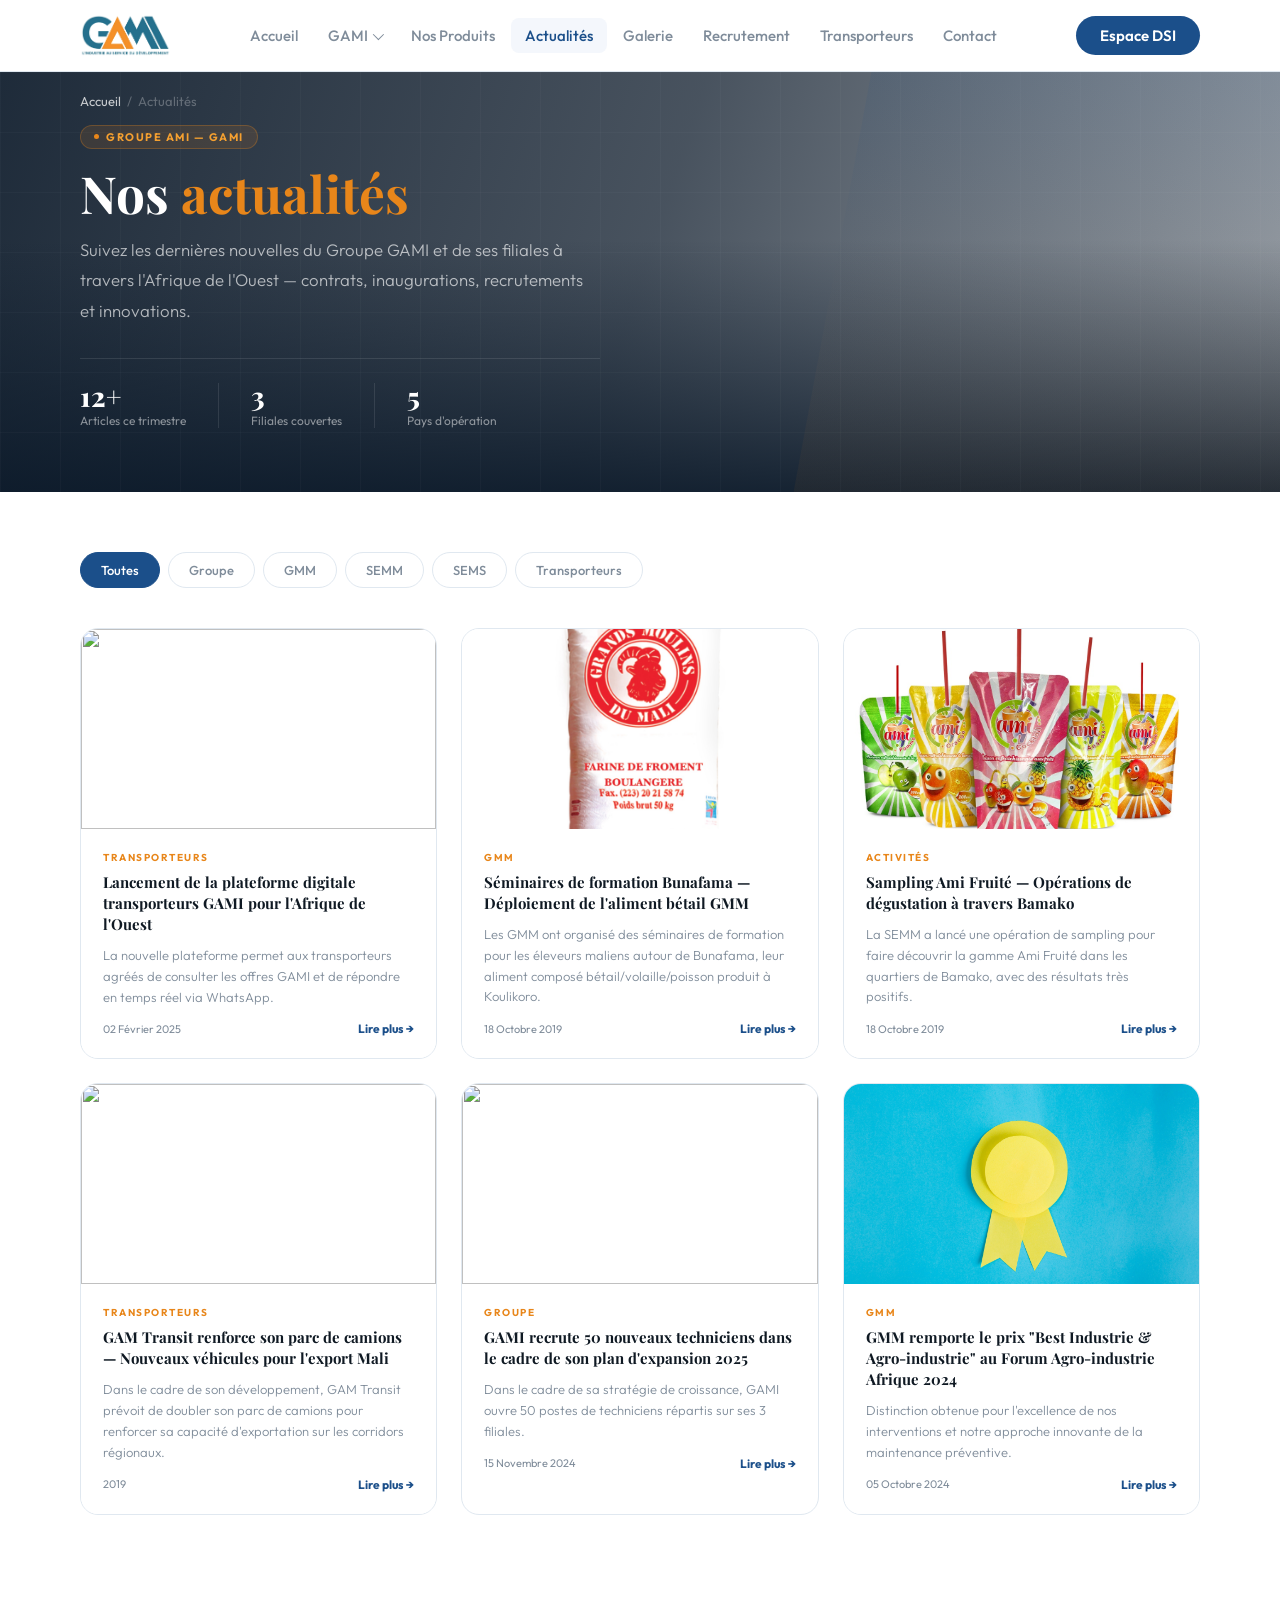
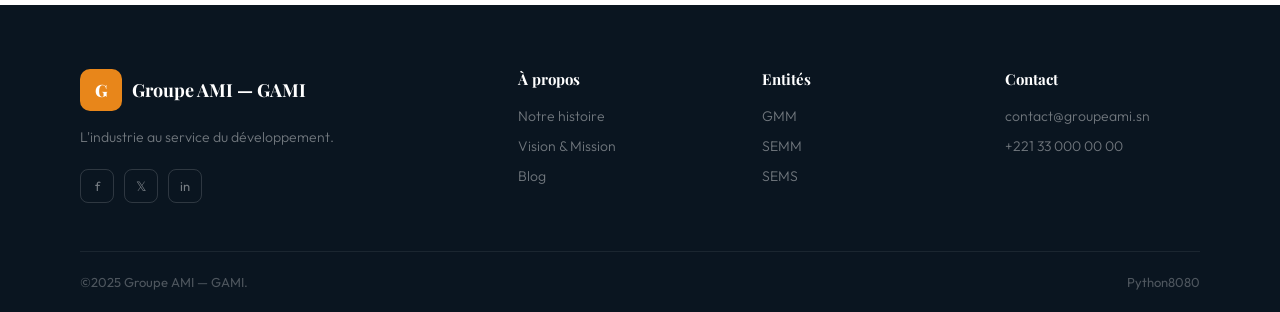
==== commit 1017451d: "17 commit" ====
--- a/actualites.html
+++ b/actualites.html
@@ -70,7 +70,7 @@
 <body>
 <div class="toast" id="toast"></div>
 <nav id="nav">
-  <div class="nav-logo"><img src="./images/logo_GAMI.png" alt="Groupe AMI — GAMI" class="nav-logo-img"/></div>
+  <div class="nav-logo"><a href="index.html" title="Accueil"><img src="./images/logo_GAMI.png" alt="Groupe AMI — GAMI" class="nav-logo-img"/></a></div>
     <div class="nav-links">
     <a class="nl" href="index.html">Accueil</a>
     <div class="nav-dropdown">
--- a/shared.css
+++ b/shared.css
@@ -19,17 +19,17 @@
 .nav-logo-img{height:44px;width:auto;object-fit:contain;display:block;transition:filter .35s}
 nav.transparent .nav-logo-img{filter:none}
 /* fallback texte si pas d'image */
-.logo-sq{width:42px;height:42px;background:var(--orange);border-radius:10px;display:flex;align-items:center;justify-content:center;font-family:'Playfair Display',serif;font-weight:800;color:#fff;font-size:16px;flex-shrink:0}
-.logo-name{font-family:'Playfair Display',serif;font-weight:700;font-size:17px;color:var(--blue);line-height:1}
-.logo-sub{font-size:10px;color:var(--muted);letter-spacing:1.5px;margin-top:2px}
+.logo-sq{width:42px;height:42px;background:var(--orange);border-radius:10px;display:flex;align-items:center;justify-content:center;font-family:'Playfair Display',serif;font-weight:800;color:#fff;font-size:17px;flex-shrink:0}
+.logo-name{font-family:'Playfair Display',serif;font-weight:700;font-size:18px;color:var(--blue);line-height:1}
+.logo-sub{font-size:11px;color:var(--muted);letter-spacing:1.5px;margin-top:2px}
 nav.transparent .logo-name{color:#fff}
 nav.transparent .logo-sub{color:rgba(255,255,255,.6)}
 .nav-links{display:flex;gap:2px;align-items:center}
-.nl{font-size:13.5px;font-weight:500;color:var(--muted);padding:8px 14px;border-radius:8px;transition:.2s;cursor:pointer}
+.nl{font-size:15px;font-weight:500;color:var(--muted);padding:8px 14px;border-radius:8px;transition:.2s;cursor:pointer}
 .nl:hover,.nl.active{background:var(--light);color:var(--blue)}
 nav.transparent .nl{color:rgba(255,255,255,.85)}
 nav.transparent .nl:hover,nav.transparent .nl.active{background:rgba(255,255,255,.12);color:#fff}
-.nav-cta{background:var(--blue);color:#fff;padding:10px 24px;border-radius:50px;font-size:13px;font-weight:600;cursor:pointer;transition:.2s;border:none;font-family:'Outfit',sans-serif}
+.nav-cta{background:var(--blue);color:#fff;padding:10px 24px;border-radius:50px;font-size:15px;font-weight:600;cursor:pointer;transition:.2s;border:none;font-family:'Outfit',sans-serif}
 .nav-cta:hover{background:var(--orange);transform:translateY(-1px)}
 
 /* ── DROPDOWN "Nos Produits" ── */
@@ -49,10 +49,10 @@
 }
 @keyframes dropIn{from{opacity:0;transform:translateX(-50%) translateY(-6px)}to{opacity:1;transform:translateX(-50%) translateY(0)}}
 .nav-dropdown:hover .nav-drop-menu,.nav-dropdown.open .nav-drop-menu{display:block}
-.ndm-item{display:flex;align-items:center;gap:10px;padding:11px 14px;border-radius:9px;transition:.15s;cursor:pointer;color:var(--text);font-size:13.5px;font-weight:500}
+.ndm-item{display:flex;align-items:center;gap:10px;padding:11px 14px;border-radius:9px;transition:.15s;cursor:pointer;color:var(--text);font-size:14px;font-weight:500}
 .ndm-item:hover{background:var(--light);color:var(--blue)}
 .ndm-item.active{background:var(--light);color:var(--blue)}
-.ndm-badge{width:30px;height:30px;border-radius:7px;display:flex;align-items:center;justify-content:center;font-size:10px;font-weight:700;letter-spacing:.5px;flex-shrink:0}
+.ndm-badge{width:30px;height:30px;border-radius:7px;display:flex;align-items:center;justify-content:center;font-size:11px;font-weight:700;letter-spacing:.5px;flex-shrink:0}
 .ndm-badge.gmm{background:#EBF3FF;color:#1B4F8A}
 .ndm-badge.semm{background:#FFF3E8;color:#E8861A}
 .ndm-badge.sems{background:#E8F7EF;color:#1A8060}
@@ -60,14 +60,14 @@
 nav.transparent .nav-dropdown:hover>.nl,nav.transparent .nav-dropdown.open>.nl{color:#fff;background:rgba(255,255,255,.12)}
 
 /* COMMON */
-.tag{font-size:11px;font-weight:700;letter-spacing:2px;color:var(--orange);text-transform:uppercase}
-.section-title{font-size:clamp(1.8rem,3vw,2.6rem);color:var(--dark);line-height:1.2}
-.section-sub{font-size:15px;color:var(--muted);line-height:1.8;font-weight:300}
-.btn-main{display:inline-flex;align-items:center;gap:8px;background:var(--blue);color:#fff;padding:14px 30px;border-radius:50px;font-size:14px;font-weight:700;border:none;cursor:pointer;transition:.25s;font-family:'Outfit',sans-serif;text-decoration:none}
+.tag{font-size:12px;font-weight:700;letter-spacing:2px;color:var(--orange);text-transform:uppercase}
+.section-title{font-size:clamp(1.9rem,3vw,2.7rem);color:var(--dark);line-height:1.2}
+.section-sub{font-size:16px;color:var(--muted);line-height:1.8;font-weight:300}
+.btn-main{display:inline-flex;align-items:center;gap:8px;background:var(--blue);color:#fff;padding:14px 30px;border-radius:50px;font-size:15px;font-weight:700;border:none;cursor:pointer;transition:.25s;font-family:'Outfit',sans-serif;text-decoration:none}
 .btn-main:hover{background:var(--orange);transform:translateY(-2px);box-shadow:0 10px 28px rgba(232,134,26,.3)}
-.btn-outline{display:inline-flex;align-items:center;gap:6px;background:transparent;border:2px solid var(--blue);color:var(--blue);padding:12px 26px;border-radius:50px;font-size:14px;font-weight:700;cursor:pointer;transition:.25s;font-family:'Outfit',sans-serif;text-decoration:none}
+.btn-outline{display:inline-flex;align-items:center;gap:6px;background:transparent;border:2px solid var(--blue);color:var(--blue);padding:12px 26px;border-radius:50px;font-size:15px;font-weight:700;cursor:pointer;transition:.25s;font-family:'Outfit',sans-serif;text-decoration:none}
 .btn-outline:hover{background:var(--blue);color:#fff}
-.btn-orange{background:var(--orange);color:#fff;padding:13px 28px;border-radius:50px;font-size:14px;font-weight:700;border:none;cursor:pointer;transition:.2s;font-family:'Outfit',sans-serif;text-decoration:none;display:inline-flex;align-items:center;gap:8px}
+.btn-orange{background:var(--orange);color:#fff;padding:13px 28px;border-radius:50px;font-size:15px;font-weight:700;border:none;cursor:pointer;transition:.2s;font-family:'Outfit',sans-serif;text-decoration:none;display:inline-flex;align-items:center;gap:8px}
 .btn-orange:hover{background:var(--orange2);transform:translateY(-1px)}
 .flex-between{display:flex;align-items:center;justify-content:space-between;margin-bottom:48px;flex-wrap:wrap;gap:16px}
 /* ══ PAGE HERO — photo background ══ */
@@ -102,7 +102,7 @@
   pointer-events:none;
 }
 .page-hero .ph-inner{position:relative;z-index:2;max-width:680px}
-.ph-breadcrumb{font-size:12px;color:rgba(255,255,255,.55);margin-bottom:14px;display:flex;align-items:center;gap:6px;font-family:'Outfit',sans-serif}
+.ph-breadcrumb{font-size:13px;color:rgba(255,255,255,.55);margin-bottom:14px;display:flex;align-items:center;gap:6px;font-family:'Outfit',sans-serif}
 .ph-breadcrumb a{color:rgba(255,255,255,.75);transition:.2s}
 .ph-breadcrumb a:hover{color:#E8861A}
 .ph-breadcrumb span{opacity:.5}
@@ -110,44 +110,44 @@
   display:inline-flex;align-items:center;gap:7px;
   background:rgba(232,134,26,.12);border:1px solid rgba(232,134,26,.28);
   border-radius:20px;padding:4px 13px;
-  font-size:10px;font-weight:700;letter-spacing:1.5px;color:#f5a030;text-transform:uppercase;
+  font-size:11px;font-weight:700;letter-spacing:1.5px;color:#f5a030;text-transform:uppercase;
   margin-bottom:16px;width:fit-content;font-family:'Outfit',sans-serif;
 }
 .ph-tag-dot{width:5px;height:5px;background:#E8861A;border-radius:50%}
-.page-hero h1{font-size:clamp(2rem,4vw,3.2rem);color:#fff;margin-bottom:14px;line-height:1.1}
+.page-hero h1{font-size:clamp(2.1rem,4vw,3.3rem);color:#fff;margin-bottom:14px;line-height:1.1}
 .page-hero h1 em{color:#E8861A;font-style:normal}
-.page-hero p{font-size:1rem;color:rgba(255,255,255,.65);max-width:520px;line-height:1.8;font-weight:300;font-family:'Outfit',sans-serif}
+.page-hero p{font-size:1.05rem;color:rgba(255,255,255,.65);max-width:520px;line-height:1.8;font-weight:300;font-family:'Outfit',sans-serif}
 /* Stats bar optionnel dans le hero */
 .ph-stats{display:flex;gap:0;margin-top:32px;border-top:1px solid rgba(255,255,255,.1);padding-top:24px;flex-wrap:wrap}
 .ph-stat{display:flex;flex-direction:column;gap:3px;padding-right:32px;margin-right:32px;border-right:1px solid rgba(255,255,255,.1)}
 .ph-stat:last-child{border-right:none}
-.ph-stat-v{font-size:1.6rem;font-weight:800;color:#fff;font-family:'Playfair Display',serif;line-height:1}
-.ph-stat-l{font-size:11px;color:rgba(255,255,255,.5);font-family:'Outfit',sans-serif}
+.ph-stat-v{font-size:1.7rem;font-weight:800;color:#fff;font-family:'Playfair Display',serif;line-height:1}
+.ph-stat-l{font-size:12px;color:rgba(255,255,255,.5);font-family:'Outfit',sans-serif}
 .section-pad{padding:90px 80px}
 .form-group{margin-bottom:18px}
-.form-label{display:block;font-size:12px;font-weight:600;color:var(--muted);margin-bottom:7px;letter-spacing:.3px;font-family:'Outfit',sans-serif}
-.form-input,.form-select,.form-textarea{width:100%;border:1.5px solid var(--border);border-radius:10px;padding:12px 16px;font-size:14px;color:var(--text);font-family:'Outfit',sans-serif;transition:border .2s;background:#fff}
+.form-label{display:block;font-size:13px;font-weight:600;color:var(--muted);margin-bottom:7px;letter-spacing:.3px;font-family:'Outfit',sans-serif}
+.form-input,.form-select,.form-textarea{width:100%;border:1.5px solid var(--border);border-radius:10px;padding:12px 16px;font-size:15px;color:var(--text);font-family:'Outfit',sans-serif;transition:border .2s;background:#fff}
 .form-input:focus,.form-select:focus,.form-textarea:focus{outline:none;border-color:var(--blue)}
 .form-textarea{min-height:100px;resize:vertical}
-.submit-btn{width:100%;background:var(--blue);color:#fff;border:none;padding:14px;border-radius:12px;font-size:15px;font-weight:700;cursor:pointer;transition:.2s;font-family:'Outfit',sans-serif}
+.submit-btn{width:100%;background:var(--blue);color:#fff;border:none;padding:14px;border-radius:12px;font-size:16px;font-weight:700;cursor:pointer;transition:.2s;font-family:'Outfit',sans-serif}
 .submit-btn:hover{background:var(--orange);transform:translateY(-1px)}
 .file-drop{border:2px dashed var(--border);border-radius:12px;padding:24px;text-align:center;cursor:pointer;transition:.2s}
 .file-drop:hover{border-color:var(--blue);background:var(--light)}
-.file-drop p{font-size:13px;color:var(--muted)}
+.file-drop p{font-size:14px;color:var(--muted)}
 .file-drop strong{color:var(--blue)}
-.badge{font-size:11px;font-weight:600;padding:4px 12px;border-radius:50px;display:inline-block}
+.badge{font-size:12px;font-weight:600;padding:4px 12px;border-radius:50px;display:inline-block}
 .badge-blue{background:#E6F1FB;color:#185FA5}
 .badge-green{background:#EAF3DE;color:#3B6D11}
 .badge-amber{background:#FAEEDA;color:#854F0B}
 .badge-red{background:#FCEBEB;color:#A32D2D}
-.pill{display:inline-block;padding:4px 12px;border-radius:50px;font-size:11px;font-weight:600}
+.pill{display:inline-block;padding:4px 12px;border-radius:50px;font-size:12px;font-weight:600}
 .pill-green{background:#EAF3DE;color:#3B6D11}
 .pill-amber{background:#FAEEDA;color:#854F0B}
 .pill-blue{background:#E6F1FB;color:#185FA5}
 .pill-red{background:#FCEBEB;color:#A32D2D}
 
 /* TOAST */
-.toast{position:fixed;bottom:28px;right:28px;background:var(--blue);color:#fff;padding:14px 22px;border-radius:14px;font-size:14px;font-weight:500;z-index:9999;opacity:0;transform:translateY(16px);transition:.3s;pointer-events:none;max-width:320px;box-shadow:0 12px 32px rgba(0,0,0,.15)}
+.toast{position:fixed;bottom:28px;right:28px;background:var(--blue);color:#fff;padding:14px 22px;border-radius:14px;font-size:15px;font-weight:500;z-index:9999;opacity:0;transform:translateY(16px);transition:.3s;pointer-events:none;max-width:320px;box-shadow:0 12px 32px rgba(0,0,0,.15)}
 .toast.show{opacity:1;transform:translateY(0)}
 
 /* MODAL */
@@ -155,23 +155,23 @@
 .modal-overlay.open{display:flex}
 .modal{background:#fff;border-radius:24px;padding:40px;max-width:520px;width:92%;max-height:85vh;overflow-y:auto;position:relative;animation:mIn .25s ease}
 @keyframes mIn{from{opacity:0;transform:scale(.95)}to{opacity:1;transform:scale(1)}}
-.modal-x{position:absolute;top:16px;right:18px;background:var(--light);border:none;width:32px;height:32px;border-radius:50%;font-size:14px;cursor:pointer;color:var(--muted);display:flex;align-items:center;justify-content:center}
+.modal-x{position:absolute;top:16px;right:18px;background:var(--light);border:none;width:32px;height:32px;border-radius:50%;font-size:15px;cursor:pointer;color:var(--muted);display:flex;align-items:center;justify-content:center}
 .modal-x:hover{background:var(--border)}
 
 /* FOOTER */
 .site-footer{background:#0A1520;padding:64px 80px 0}
 .footer-top{display:grid;grid-template-columns:2fr 1fr 1fr 1fr;gap:48px;padding-bottom:48px;border-bottom:1px solid rgba(255,255,255,.07)}
 .f-brand .f-logo{display:flex;align-items:center;gap:10px;margin-bottom:14px}
-.f-brand p{font-size:13px;color:rgba(255,255,255,.42);line-height:1.75;max-width:260px;margin-bottom:20px;font-weight:300}
+.f-brand p{font-size:14px;color:rgba(255,255,255,.42);line-height:1.75;max-width:260px;margin-bottom:20px;font-weight:300}
 .f-socials{display:flex;gap:10px}
-.f-soc{width:34px;height:34px;border:1px solid rgba(255,255,255,.15);border-radius:8px;display:flex;align-items:center;justify-content:center;font-size:12px;color:rgba(255,255,255,.45);cursor:pointer;transition:.2s}
+.f-soc{width:34px;height:34px;border:1px solid rgba(255,255,255,.15);border-radius:8px;display:flex;align-items:center;justify-content:center;font-size:13px;color:rgba(255,255,255,.45);cursor:pointer;transition:.2s}
 .f-soc:hover{border-color:var(--orange);color:var(--orange)}
-.f-col h4{color:#fff;font-size:14px;margin-bottom:16px}
+.f-col h4{color:#fff;font-size:15px;margin-bottom:16px}
 .f-col ul{list-style:none;display:flex;flex-direction:column;gap:10px}
-.f-col ul li a{font-size:13px;color:rgba(255,255,255,.42);transition:.2s;font-weight:300;font-family:'Outfit',sans-serif}
+.f-col ul li a{font-size:14px;color:rgba(255,255,255,.42);transition:.2s;font-weight:300;font-family:'Outfit',sans-serif}
 .f-col ul li a:hover{color:var(--orange)}
 .footer-bottom{padding:22px 0;display:flex;align-items:center;justify-content:space-between}
-.footer-bottom span{font-size:12px;color:rgba(255,255,255,.28)}
+.footer-bottom span{font-size:13px;color:rgba(255,255,255,.28)}
 
 /* PAGE-HERO responsive */
 @media(max-width:768px){
@@ -224,16 +224,16 @@
 }
 @keyframes drawerIn{from{opacity:0;transform:translateY(-8px)}to{opacity:1;transform:translateY(0)}}
 .nav-drawer.open{display:flex}
-.nav-drawer .nl{display:block;padding:13px 28px;font-size:15px;border-radius:0;font-weight:500;color:var(--text)}
+.nav-drawer .nl{display:block;padding:13px 28px;font-size:16px;border-radius:0;font-weight:500;color:var(--text)}
 .nav-drawer .nl:hover,.nav-drawer .nl.active{background:var(--light);color:var(--blue)}
 .nav-drawer .nav-cta{margin:8px 24px 0;text-align:center;justify-content:center}
 /* Mobile drawer sub-menu */
-.drawer-sub-toggle{display:flex;align-items:center;justify-content:space-between;padding:13px 28px;font-size:15px;font-weight:500;color:var(--text);cursor:pointer;border-bottom:1px solid var(--border)}
+.drawer-sub-toggle{display:flex;align-items:center;justify-content:space-between;padding:13px 28px;font-size:16px;font-weight:500;color:var(--text);cursor:pointer;border-bottom:1px solid var(--border)}
 .drawer-sub-toggle::after{content:'';display:inline-block;width:8px;height:8px;border-right:2px solid var(--muted);border-bottom:2px solid var(--muted);transform:rotate(45deg) translateY(-2px);transition:transform .2s}
 .drawer-sub-toggle.open::after{transform:rotate(-135deg) translateY(-2px)}
 .drawer-sub-list{display:none;flex-direction:column;background:var(--light);border-bottom:1px solid var(--border)}
 .drawer-sub-list.open{display:flex}
-.drawer-sub-list a{display:flex;align-items:center;gap:10px;padding:11px 40px;font-size:14px;color:var(--text);font-weight:500;transition:.15s}
+.drawer-sub-list a{display:flex;align-items:center;gap:10px;padding:11px 40px;font-size:15px;color:var(--text);font-weight:500;transition:.15s}
 .drawer-sub-list a:hover,.drawer-sub-list a.active{color:var(--blue);background:#e8f0fb}
 
 /* ── LARGE TABLET (≤1200px) ── */
@@ -323,7 +323,7 @@
   .tabs{overflow-x:auto;-webkit-overflow-scrolling:touch;scrollbar-width:none}
   .tabs::-webkit-scrollbar{display:none}
   .tab{white-space:nowrap;padding:12px 18px}
-  .orga-table{font-size:13px}
+  .orga-table{font-size:14px}
   .orga-table th,.orga-table td{padding:12px 16px}
 
   /* History 2col -> 1col */
@@ -356,8 +356,8 @@
   .hero{min-height:580px}
   .hero-content{padding:0 18px}
   .hero h1{font-size:2.1rem}
-  .hero-sub{font-size:0.95rem}
-  .hero-badge{font-size:11px;padding:6px 14px}
+  .hero-sub{font-size:1rem}
+  .hero-badge{font-size:12px;padding:6px 14px}
   .hero-search-bar{border-radius:12px;padding:14px}
   .hero-bottom{flex-wrap:wrap}
   .hb-stat{flex:1 1 50%;border-right:none;border-bottom:1px solid rgba(255,255,255,.08);padding:14px 10px}
@@ -370,7 +370,7 @@
   .as-content{padding:32px 18px}
   .as-content h2{font-size:1.6rem}
   .as-feats{gap:10px}
-  .af-dot{width:32px;height:32px;font-size:14px}
+  .af-dot{width:32px;height:32px;font-size:15px}
   .as-stats{flex-wrap:wrap;gap:12px 24px}
 
   /* Services */
@@ -432,7 +432,7 @@
 
   /* Section pad */
   .section-pad{padding:44px 18px}
-  .section-title{font-size:1.6rem}
+  .section-title{font-size:1.7rem}
   .flex-between{flex-direction:column;align-items:flex-start;gap:12px;margin-bottom:28px}
   .stats-band{grid-template-columns:1fr 1fr}
 
@@ -467,7 +467,7 @@
   /* transporteurs page-wrap */
   .page-wrap{padding:16px 18px !important}
   .tabs-bar{padding:0 12px !important;overflow-x:auto;-webkit-overflow-scrolling:touch}
-  .tabs-bar .tab{white-space:nowrap;font-size:12.5px;padding:13px 12px}
+  .tabs-bar .tab{white-space:nowrap;font-size:13.5px;padding:13px 12px}
   .tab-searchbox{display:none}
   .hero-inner{padding:0 18px 80px !important}
   .vtrans-section{padding:52px 18px !important}
@@ -475,6 +475,15 @@
   /* Recrutement / contact sections */
   .rec-grid,.contact-grid{grid-template-columns:1fr !important}
   .rg-row{grid-template-columns:1fr !important}
+}
+
+/* ── RETRACTABLE NAV — hide on scroll-down, show on scroll-up (mobile only) ── */
+@media(max-width:900px){
+  nav{will-change:transform;transition:transform .32s ease, background .35s, border-color .35s}
+  nav.nav-hidden{transform:translateY(-100%)}
+  /* Drawer follows the nav off-screen when nav hides */
+  .nav-drawer{transition:top .32s ease, opacity .25s ease}
+  .nav-drawer.nav-hidden-drawer{opacity:0;pointer-events:none}
 }
 
 /* ── SMALL MOBILE (≤400px) ── */
@@ -493,4 +502,3 @@
   .srv-grid{grid-template-columns:1fr}
   .srv-card{height:220px}
 }
-
